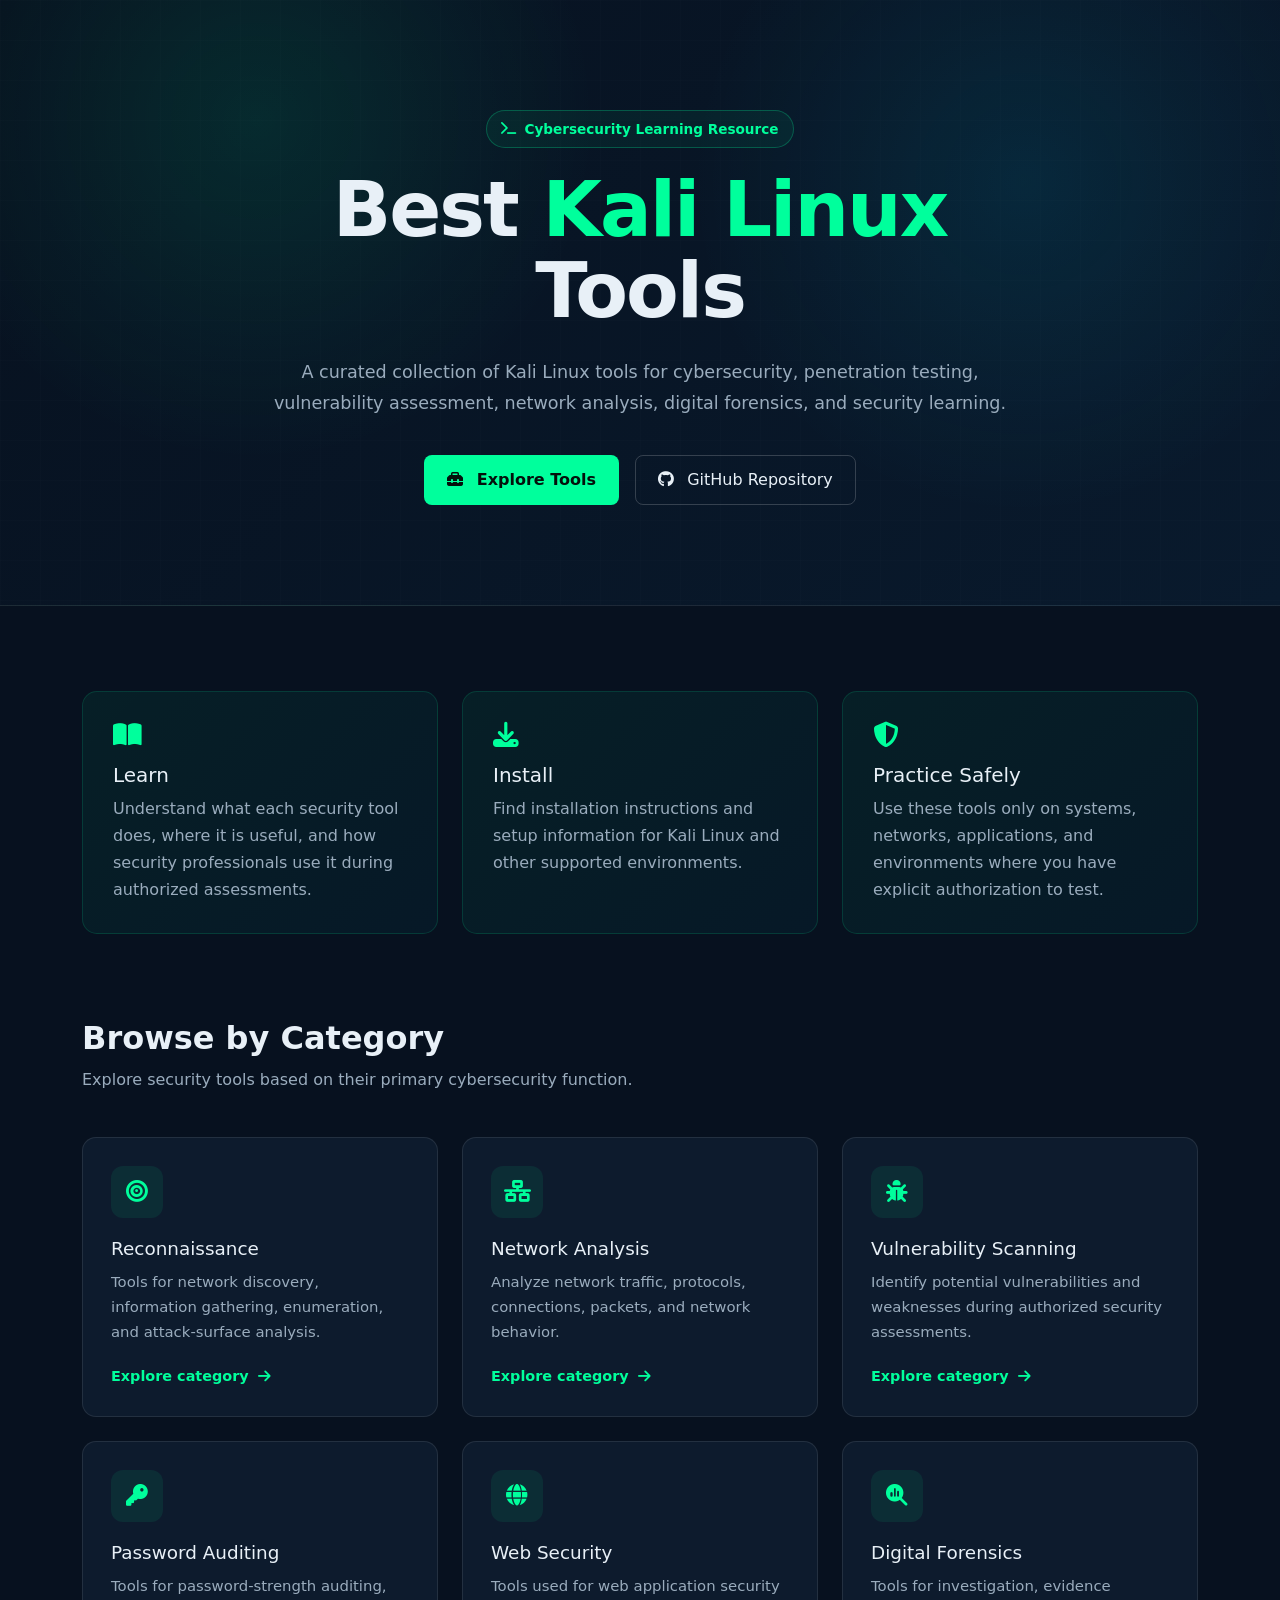
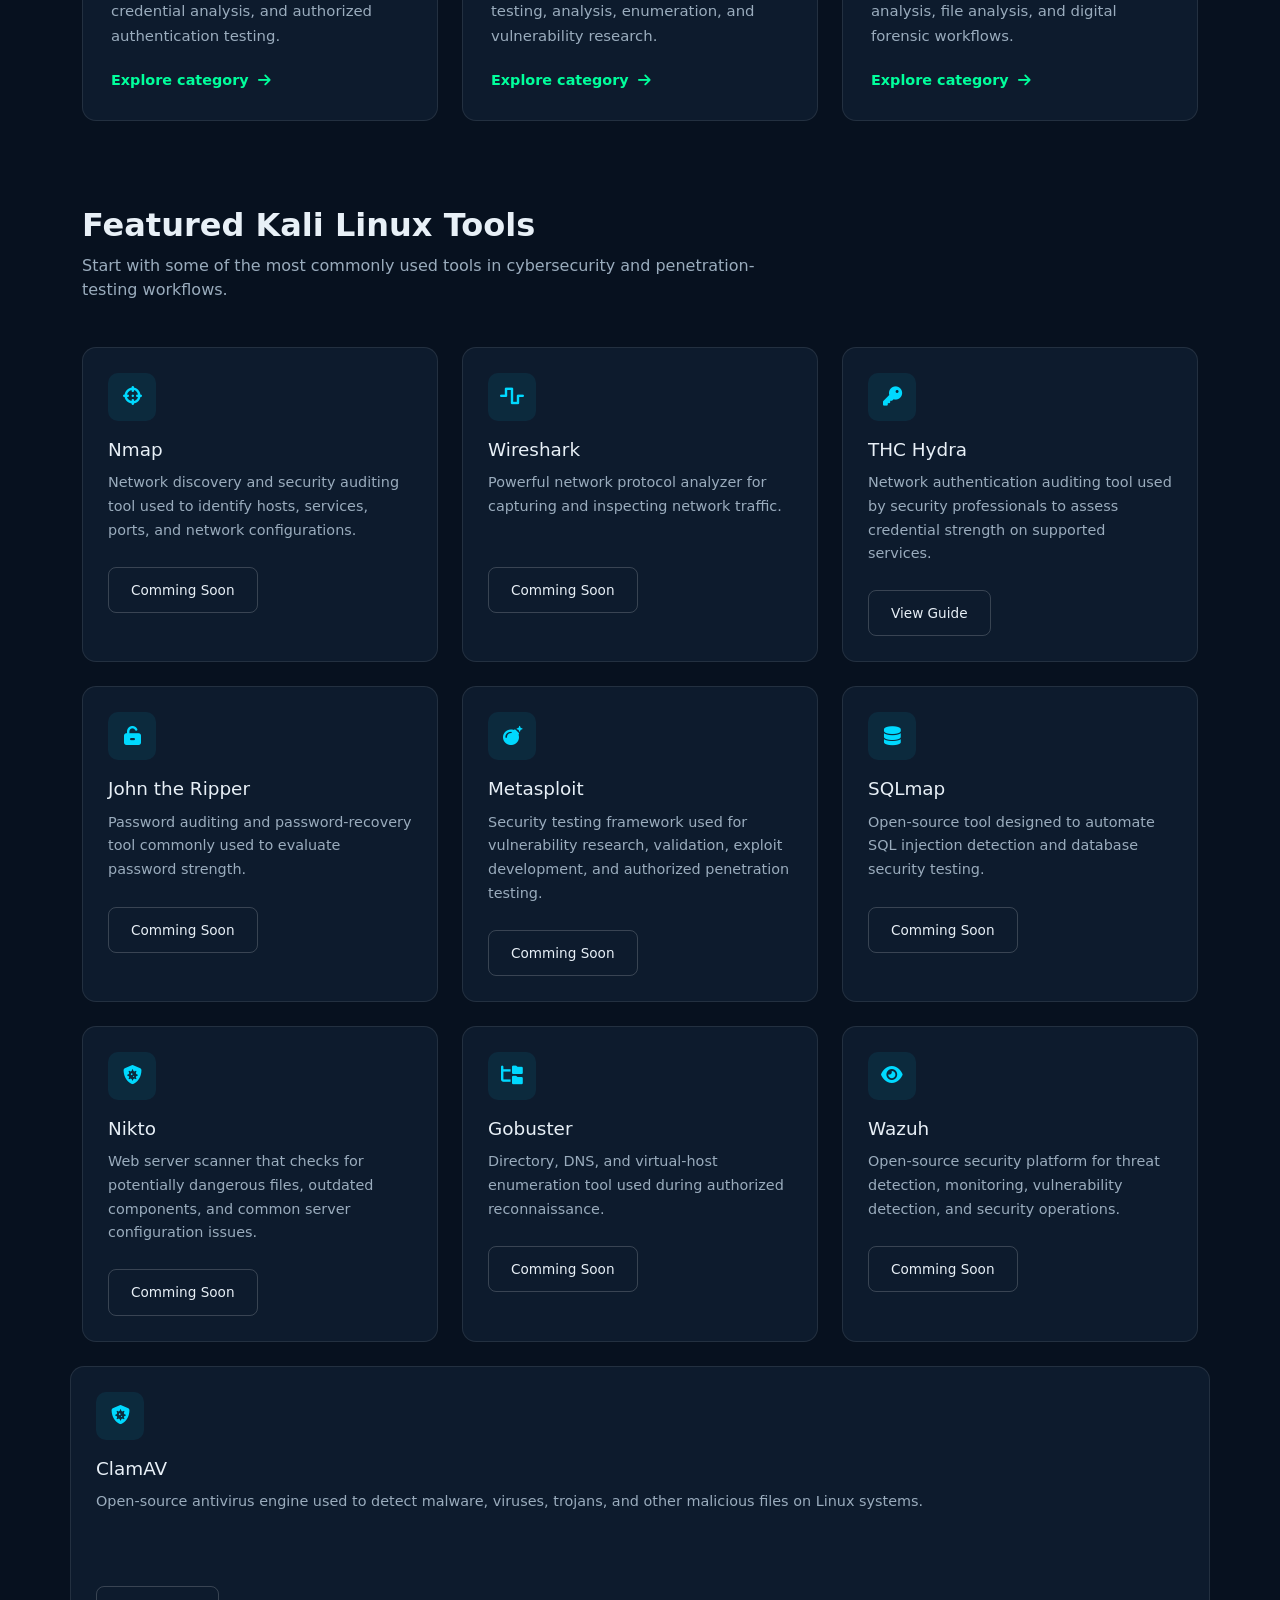
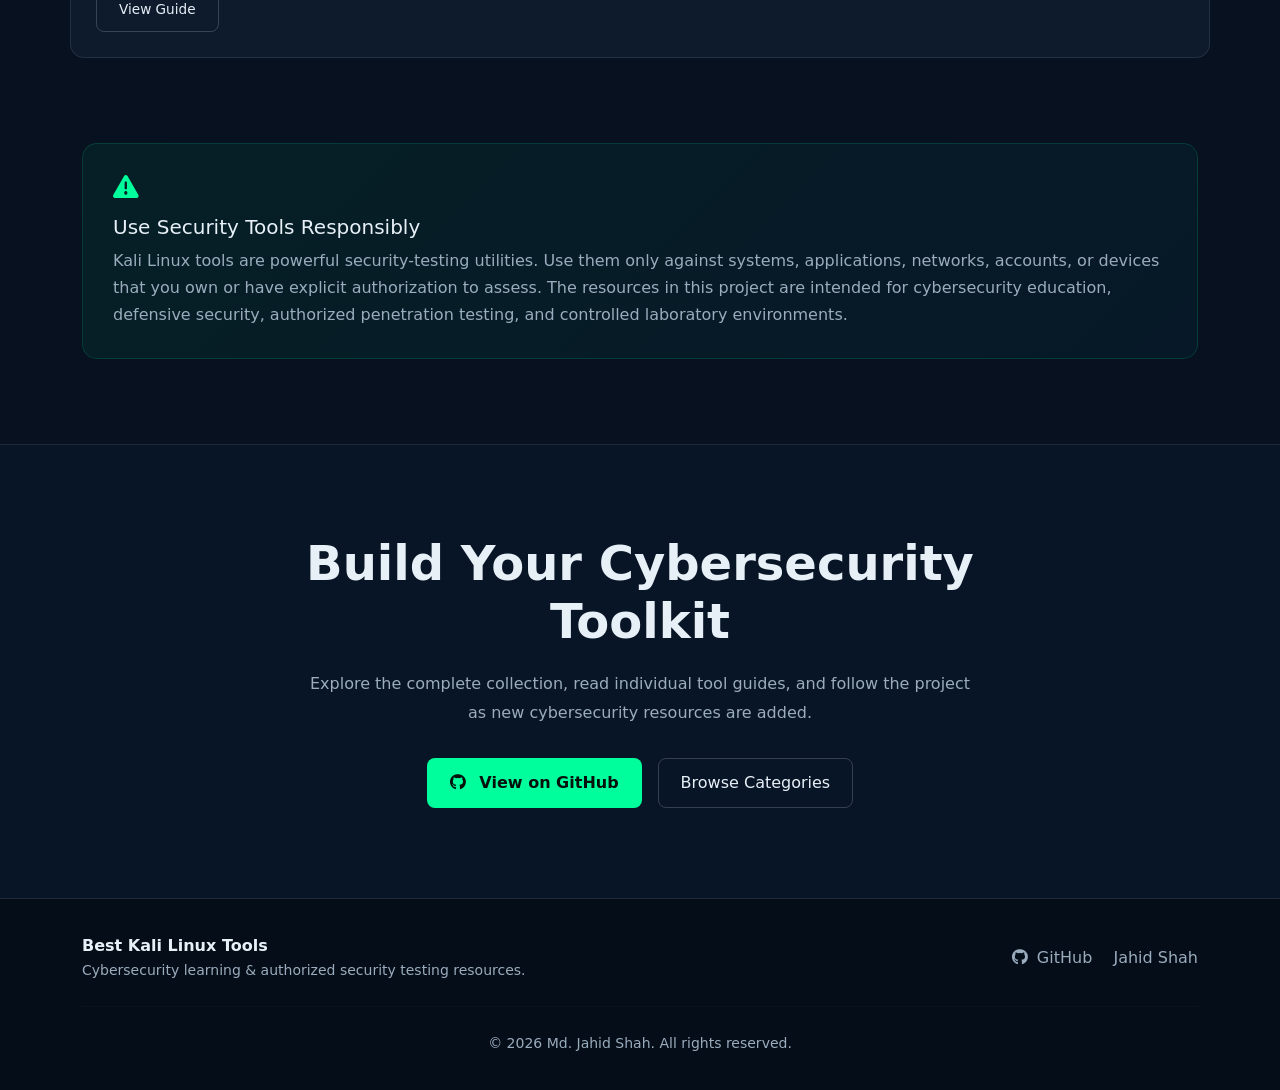
==== index.html @ 34beb8e6 "Add ClamAV tool card to index.html Added ClamAV tool card with description and link." ====
<!DOCTYPE html>
<html lang="en">
<head>
    <meta charset="UTF-8">
    <meta name="viewport" content="width=device-width, initial-scale=1.0">
    <meta name="google-site-verification" content="UTxFHuoUYF8hWnwcz9oTUnR67fvD3Xpyu_o_zoDhXNQ" />
    <title>Best Kali Linux Tools | Cybersecurity Lab</title>

    <meta name="description"
          content="A curated collection of the best Kali Linux tools with installation guides, usage information, features, and cybersecurity learning resources.">

    <meta name="keywords"
          content="Kali Linux tools, cybersecurity tools, penetration testing, ethical hacking, Nmap, Wireshark, Hydra, Metasploit, John the Ripper">

    <meta name="author" content="Md. Jahid Shah">

    <!-- Bootstrap -->
    <link
        href="https://cdn.jsdelivr.net/npm/bootstrap@5.3.3/dist/css/bootstrap.min.css"
        rel="stylesheet"
    >

    <!-- Font Awesome -->
    <link
        href="https://cdnjs.cloudflare.com/ajax/libs/font-awesome/6.5.2/css/all.min.css"
        rel="stylesheet"
    >

    <!-- Project stylesheet -->
    <link rel="stylesheet" href="style.css">
    <script type="application/ld+json">
    	{
    	  "@context": "https://schema.org",
    	  "@graph": [
    
    		{
    		  "@type": "WebSite",
    		  "@id": "https://labs.jahidshah.com/#website",
    		  "url": "https://labs.jahidshah.com/",
    		  "name": "Jahid Shah Labs",
    		  "description": "Interactive demos, WordPress themes, plugins, and open-source security utilities created by Jahid Shah.",
    		  "publisher": {
    			"@id": "https://jahidshah.com/#person"
    		  }
    		},
    
    		{
    		  "@type": "Person",
    		  "@id": "https://jahidshah.com/#person",
    		  "name": "Jahid Shah",
    		  "url": "https://jahidshah.com/",
    		  "image": "https://labs.jahidshah.com/Images/Md_Jahid_Shah.png",
    		  "jobTitle": "WordPress Developer & Security Specialist",
    		  "worksFor": {
    			"@type": "Organization",
    			"name": "JS Security & Development",
    			"url": "https://jahidshah.com/"
    		  },
    		  "sameAs": [
    			"https://profiles.wordpress.org/jahidshah/",
    			"https://github.com/MdJahidShah",
    			"https://www.linkedin.com/in/jahidshah/",
    			"https://x.com/JahidShahwp",
    			"https://www.facebook.com/jahidwpsec/",
    			"https://www.instagram.com/jahidshahwp/",
    			"https://www.youtube.com/@JahidShahWP",
    			"https://www.pinterest.com/jahidshahwp/",
    			"https://businessbridgehub.com/"
    		  ]
    		},
    
    		{
    		  "@type": "CollectionPage",
    		  "@id": "https://labs.jahidshah.com/Best-Kali-Linux-Tools/#webpage",
    		  "url": "https://labs.jahidshah.com/Best-Kali-Linux-Tools/",
    		  "name": "Best Kali Linux Tools",
    		  "headline": "Best Kali Linux Tools",
    		  "description": "A curated collection of Kali Linux tools for cybersecurity, penetration testing, vulnerability assessment, network analysis, digital forensics, and security learning.",
          "datePublished": "2026-09-05",
          "dateModified": "2026-09-05",
          "isPartOf": {
    			"@id": "https://labs.jahidshah.com/#website"
    		  },
    		  "about": [
    			{
    			  "@type": "Thing",
    			  "name": "Kali Linux"
    			},
    			{
    			  "@type": "Thing",
    			  "name": "Cybersecurity"
    			},
    			{
    			  "@type": "Thing",
    			  "name": "Penetration Testing"
    			},
    			{
    			  "@type": "Thing",
    			  "name": "Ethical Hacking"
    			}
    		  ],
    		  "publisher": {
    			"@id": "https://jahidshah.com/#person"
    		  },
    		  "author": {
    			"@id": "https://jahidshah.com/#person"
    		  },
    		  "image": {
    			"@type": "ImageObject",
    			"@id": "https://labs.jahidshah.com/Best-Kali-Linux-Tools/#image",
    			"url": "https://labs.jahidshah.com/Images/Md_Jahid_Shah.png",
    			"contentUrl": "https://labs.jahidshah.com/Images/Md_Jahid_Shah.png",
    			"caption": "Jahid Shah"
    		  },
    		  "mainEntity": {
    			"@id": "https://labs.jahidshah.com/Best-Kali-Linux-Tools/#tool-list"
    		  }
    		},
    
    		{
    		  "@type": "ItemList",
    		  "@id": "https://labs.jahidshah.com/Best-Kali-Linux-Tools/#tool-list",
    		  "name": "Best Kali Linux Tools",
    		  "description": "Featured Kali Linux and cybersecurity tools documented in the collection.",
    		  "numberOfItems": 1,
    		  "itemListOrder": "https://schema.org/ItemListOrderAscending",
    		  "itemListElement": [
    
    			{
    			  "@type": "ListItem",
    			  "position": 1,
    			  "name": "THC Hydra",
    			  "url": "https://github.com/MdJahidShah/Best-Kali-Linux-tools/blob/main/thc-hydra-installation-guide.md#thc-hydra--complete-installation--usage-guide"
    			}
    
    		  ]
    		},
    
    		{
    		  "@type": "BreadcrumbList",
    		  "@id": "https://labs.jahidshah.com/Best-Kali-Linux-Tools/#breadcrumb",
    		  "itemListElement": [
    			{
    			  "@type": "ListItem",
    			  "position": 1,
    			  "name": "Jahid Shah Labs",
    			  "item": "https://labs.jahidshah.com/"
    			},
    			{
    			  "@type": "ListItem",
    			  "position": 2,
    			  "name": "Best Kali Linux Tools",
    			  "item": "https://labs.jahidshah.com/Best-Kali-Linux-Tools/"
    			}
    		  ]
    		}
    
    	  ]
    	}
    	</script>
    </head>

<body>

<!-- NAVBAR -->
<div id="navbar"></div>

<!-- HERO -->
<header class="hero">
    <div class="hero-grid"></div>

    <div class="container hero-content text-center">

        <div class="badge-lab">
            <i class="fa-solid fa-terminal"></i>
            Cybersecurity Learning Resource
        </div>

        <h1>
            Best <span>Kali Linux</span><br>
            Tools
        </h1>

        <p class="hero-text">
            A curated collection of Kali Linux tools for cybersecurity,
            penetration testing, vulnerability assessment, network analysis,
            digital forensics, and security learning.
        </p>

        <div class="d-flex justify-content-center flex-wrap gap-3">

            <a
                href="#tools"
                class="btn btn-primary-custom"
            >
                <i class="fa-solid fa-toolbox me-2"></i>
                Explore Tools
            </a>

            <a
                href="https://github.com/MdJahidShah/Best-Kali-Linux-tools"
                target="_blank"
                rel="noopener noreferrer"
                class="btn btn-outline-custom"
            >
                <i class="fa-brands fa-github me-2"></i>
                GitHub Repository
            </a>

        </div>

    </div>
</header>


<!-- ABOUT -->
<section class="section">

    <div class="container">

        <div class="row g-4">

            <div class="col-lg-4">
                <div class="info-box h-100">

                    <i class="fa-solid fa-book-open"></i>

                    <h3>Learn</h3>

                    <p>
                        Understand what each security tool does,
                        where it is useful, and how security professionals
                        use it during authorized assessments.
                    </p>

                </div>
            </div>

            <div class="col-lg-4">
                <div class="info-box h-100">

                    <i class="fa-solid fa-download"></i>

                    <h3>Install</h3>

                    <p>
                        Find installation instructions and setup
                        information for Kali Linux and other supported
                        environments.
                    </p>

                </div>
            </div>

            <div class="col-lg-4">
                <div class="info-box h-100">

                    <i class="fa-solid fa-shield-halved"></i>

                    <h3>Practice Safely</h3>

                    <p>
                        Use these tools only on systems, networks,
                        applications, and environments where you have
                        explicit authorization to test.
                    </p>

                </div>
            </div>

        </div>

    </div>

</section>


<!-- CATEGORIES -->
<section class="section pt-0" id="categories">

    <div class="container">

        <h2 class="section-title">
            Browse by Category
        </h2>

        <p class="section-subtitle">
            Explore security tools based on their primary cybersecurity
            function.
        </p>

        <div class="row g-4">

            <!-- Reconnaissance -->
            <div class="col-md-6 col-lg-4">

                <div class="category-card">

                    <div class="category-icon">
                        <i class="fa-solid fa-bullseye"></i>
                    </div>

                    <h3>Reconnaissance</h3>

                    <p>
                        Tools for network discovery, information gathering,
                        enumeration, and attack-surface analysis.
                    </p>

                    <a
                        href="#"
                        class="category-link"
                    >
                        Explore category
                        <i class="fa-solid fa-arrow-right ms-1"></i>
                    </a>

                </div>

            </div>


            <!-- Network -->
            <div class="col-md-6 col-lg-4">

                <div class="category-card">

                    <div class="category-icon">
                        <i class="fa-solid fa-network-wired"></i>
                    </div>

                    <h3>Network Analysis</h3>

                    <p>
                        Analyze network traffic, protocols, connections,
                        packets, and network behavior.
                    </p>

                    <a
                        href="#"
                        class="category-link"
                    >
                        Explore category
                        <i class="fa-solid fa-arrow-right ms-1"></i>
                    </a>

                </div>

            </div>


            <!-- Vulnerability -->
            <div class="col-md-6 col-lg-4">

                <div class="category-card">

                    <div class="category-icon">
                        <i class="fa-solid fa-bug"></i>
                    </div>

                    <h3>Vulnerability Scanning</h3>

                    <p>
                        Identify potential vulnerabilities and weaknesses
                        during authorized security assessments.
                    </p>

                    <a
                        href="#"
                        class="category-link"
                    >
                        Explore category
                        <i class="fa-solid fa-arrow-right ms-1"></i>
                    </a>

                </div>

            </div>


            <!-- Password -->
            <div class="col-md-6 col-lg-4">

                <div class="category-card">

                    <div class="category-icon">
                        <i class="fa-solid fa-key"></i>
                    </div>

                    <h3>Password Auditing</h3>

                    <p>
                        Tools for password-strength auditing, credential
                        analysis, and authorized authentication testing.
                    </p>

                    <a
                        href="#"
                        class="category-link"
                    >
                        Explore category
                        <i class="fa-solid fa-arrow-right ms-1"></i>
                    </a>

                </div>

            </div>


            <!-- Web -->
            <div class="col-md-6 col-lg-4">

                <div class="category-card">

                    <div class="category-icon">
                        <i class="fa-solid fa-globe"></i>
                    </div>

                    <h3>Web Security</h3>

                    <p>
                        Tools used for web application security testing,
                        analysis, enumeration, and vulnerability research.
                    </p>

                    <a
                        href="#"
                        class="category-link"
                    >
                        Explore category
                        <i class="fa-solid fa-arrow-right ms-1"></i>
                    </a>

                </div>

            </div>


            <!-- Forensics -->
            <div class="col-md-6 col-lg-4">

                <div class="category-card">

                    <div class="category-icon">
                        <i class="fa-solid fa-magnifying-glass-chart"></i>
                    </div>

                    <h3>Digital Forensics</h3>

                    <p>
                        Tools for investigation, evidence analysis,
                        file analysis, and digital forensic workflows.
                    </p>

                    <a
                        href="#"
                        class="category-link"
                    >
                        Explore category
                        <i class="fa-solid fa-arrow-right ms-1"></i>
                    </a>

                </div>

            </div>

        </div>

    </div>

</section>


<!-- FEATURED TOOLS -->
<section class="section pt-0" id="tools">

    <div class="container">

        <h2 class="section-title">
            Featured Kali Linux Tools
        </h2>

        <p class="section-subtitle">
            Start with some of the most commonly used tools in
            cybersecurity and penetration-testing workflows.
        </p>


        <div class="row g-4">

            <!-- NMAP -->
            <div class="col-md-6 col-lg-4">

                <div class="tool-card">

                    <div class="tool-icon">
                        <i class="fa-solid fa-crosshairs"></i>
                    </div>

                    <h3>Nmap</h3>

                    <p>
                        Network discovery and security auditing tool
                        used to identify hosts, services, ports, and
                        network configurations.
                    </p>

                    <a
                        href="#"
                        class="btn btn-outline-custom"
                    >
                        Comming Soon
                    </a>

                </div>

            </div>


            <!-- WIRESHARK -->
            <div class="col-md-6 col-lg-4">

                <div class="tool-card">

                    <div class="tool-icon">
                        <i class="fa-solid fa-wave-square"></i>
                    </div>

                    <h3>Wireshark</h3>

                    <p>
                        Powerful network protocol analyzer for capturing
                        and inspecting network traffic.
                    </p>

                    <a
                        href="#"
                        class="btn btn-outline-custom"
                    >
                        Comming Soon
                    </a>

                </div>

            </div>


            <!-- HYDRA -->
            <div class="col-md-6 col-lg-4">

                <div class="tool-card">

                    <div class="tool-icon">
                        <i class="fa-solid fa-key"></i>
                    </div>

                    <h3>THC Hydra</h3>

                    <p>
                        Network authentication auditing tool used by
                        security professionals to assess credential
                        strength on supported services.
                    </p>

                    <a
                        href="https://github.com/MdJahidShah/Best-Kali-Linux-tools/blob/main/thc-hydra-installation-guide.md#thc-hydra--complete-installation--usage-guide"
                        class="btn btn-outline-custom"
                    >
                        View Guide
                    </a>

                </div>

            </div>


            <!-- JOHN -->
            <div class="col-md-6 col-lg-4">

                <div class="tool-card">

                    <div class="tool-icon">
                        <i class="fa-solid fa-unlock-keyhole"></i>
                    </div>

                    <h3>John the Ripper</h3>

                    <p>
                        Password auditing and password-recovery tool
                        commonly used to evaluate password strength.
                    </p>

                    <a
                        href="#"
                        class="btn btn-outline-custom"
                    >
                       Comming Soon
                    </a>

                </div>

            </div>


            <!-- METASPLOIT -->
            <div class="col-md-6 col-lg-4">

                <div class="tool-card">

                    <div class="tool-icon">
                        <i class="fa-solid fa-bomb"></i>
                    </div>

                    <h3>Metasploit</h3>

                    <p>
                        Security testing framework used for vulnerability
                        research, validation, exploit development,
                        and authorized penetration testing.
                    </p>

                    <a
                        href="#"
                        class="btn btn-outline-custom"
                    >
                        Comming Soon
                    </a>

                </div>

            </div>


            <!-- SQLMAP -->
            <div class="col-md-6 col-lg-4">

                <div class="tool-card">

                    <div class="tool-icon">
                        <i class="fa-solid fa-database"></i>
                    </div>

                    <h3>SQLmap</h3>

                    <p>
                        Open-source tool designed to automate SQL
                        injection detection and database security
                        testing.
                    </p>

                    <a
                        href="#"
                        class="btn btn-outline-custom"
                    >
                        Comming Soon
                    </a>

                </div>

            </div>


            <!-- NIKTO -->
            <div class="col-md-6 col-lg-4">

                <div class="tool-card">

                    <div class="tool-icon">
                        <i class="fa-solid fa-shield-virus"></i>
                    </div>

                    <h3>Nikto</h3>

                    <p>
                        Web server scanner that checks for potentially
                        dangerous files, outdated components, and
                        common server configuration issues.
                    </p>

                    <a
                        href="#"
                        class="btn btn-outline-custom"
                    >
                        Comming Soon
                    </a>

                </div>

            </div>


            <!-- GOBUSTER -->
            <div class="col-md-6 col-lg-4">

                <div class="tool-card">

                    <div class="tool-icon">
                        <i class="fa-solid fa-folder-tree"></i>
                    </div>

                    <h3>Gobuster</h3>

                    <p>
                        Directory, DNS, and virtual-host enumeration
                        tool used during authorized reconnaissance.
                    </p>

                    <a
                        href="#"
                        class="btn btn-outline-custom"
                    >
                        Comming Soon
                    </a>

                </div>

            </div>


            <!-- WAZUH -->
            <div class="col-md-6 col-lg-4">

                <div class="tool-card">

                    <div class="tool-icon">
                        <i class="fa-solid fa-eye"></i>
                    </div>

                    <h3>Wazuh</h3>

                    <p>
                        Open-source security platform for threat
                        detection, monitoring, vulnerability detection,
                        and security operations.
                    </p>

                    <a
                        href="#"
                        class="btn btn-outline-custom"
                    >
                        Comming Soon
                    </a>

                </div>

            </div>
            <!--ClamAV-->
            <div class="tool-card">
            
                <div class="tool-icon">
                    <i class="fa-solid fa-shield-virus"></i>
                </div>
            
                <h3>ClamAV</h3>
            
                <p>
                    Open-source antivirus engine used to detect malware,
                    viruses, trojans, and other malicious files on Linux systems.
                </p>
            
                <a
                    href="https://labs.jahidshah.com/Best-Kali-Linux-tools/clamav-installation-usage-guide.html/" target="_blank"
                    class="btn btn-outline-custom"
                >
                    View Guide
                </a>
            
            </div>
            
            </div>

        </div>

    </div>

</section>


<!-- SAFETY -->
<section class="section pt-0">

    <div class="container">

        <div class="info-box">

            <i class="fa-solid fa-triangle-exclamation"></i>

            <h3>Use Security Tools Responsibly</h3>

            <p>
                Kali Linux tools are powerful security-testing utilities.
                Use them only against systems, applications, networks,
                accounts, or devices that you own or have explicit
                authorization to assess. The resources in this project
                are intended for cybersecurity education, defensive
                security, authorized penetration testing, and controlled
                laboratory environments.
            </p>

        </div>

    </div>

</section>


<!-- CTA -->
<section class="cta">

    <div class="container">

        <div class="cta-box">

            <h2>
                Build Your Cybersecurity Toolkit
            </h2>

            <p>
                Explore the complete collection, read individual tool
                guides, and follow the project as new cybersecurity
                resources are added.
            </p>

            <div class="d-flex justify-content-center flex-wrap gap-3">

                <a
                    href="https://github.com/MdJahidShah/Best-Kali-Linux-tools"
                    target="_blank"
                    rel="noopener noreferrer"
                    class="btn btn-primary-custom"
                >
                    <i class="fa-brands fa-github me-2"></i>
                    View on GitHub
                </a>

                <a
                    href="#categories"
                    class="btn btn-outline-custom"
                >
                    Browse Categories
                </a>

            </div>

        </div>

    </div>

</section>


<!-- FOOTER -->
<footer>

    <div class="container">

        <div class="row align-items-center g-3">

            <div class="col-md-6">

                <div class="footer-brand">
                    Best Kali Linux Tools
                </div>

                <small>
                    Cybersecurity learning & authorized security testing resources.
                </small>

            </div>

            <div class="col-md-6 text-md-end">

                <a
                    href="https://github.com/MdJahidShah/Best-Kali-Linux-tools"
                    target="_blank"
                    rel="noopener noreferrer"
                    class="me-3"
                >
                    <i class="fa-brands fa-github me-1"></i>
                    GitHub
                </a>

                <a
                    href="https://jahidshah.com"
                    target="_blank"
                    rel="noopener noreferrer"
                >
                    Jahid Shah
                </a>

            </div>

        </div>

        <hr class="my-4" style="border-color: rgba(255,255,255,.08);">

        <div class="text-center">

            <small>
                © <span id="year"></span> Md. Jahid Shah.
                All rights reserved.
            </small>

        </div>

    </div>

</footer>


<!-- Bootstrap JS -->
<script
    src="https://cdn.jsdelivr.net/npm/bootstrap@5.3.3/dist/js/bootstrap.bundle.min.js">
</script>


<!-- Dynamic Navbar -->
<script>
    fetch("navbar.html")
        .then(response => {
            if (!response.ok) {
                throw new Error("Navbar could not be loaded.");
            }

            return response.text();
        })
        .then(data => {
            document.getElementById("navbar").innerHTML = data;
        })
        .catch(error => {
            console.error(error);
        });
</script>


<!-- Current Year -->
<script>
    document.getElementById("year").textContent =
        new Date().getFullYear();
</script>

</body>
</html>
---- style.css ----
:root {
            --primary: #00ff9c;
            --secondary: #00d9ff;
            --dark: #07111f;
            --dark-2: #0b1728;
            --card: #0d1b2d;
            --border: rgba(255,255,255,.09);
            --text: #e8f0f7;
            --muted: #9aacbd;
        }

        body {
            background: var(--dark);
            color: var(--text);
            font-family: system-ui, -apple-system, BlinkMacSystemFont,
                         "Segoe UI", sans-serif;
        }

        a {
            text-decoration: none;
        }

        /* HERO */
        .hero {
            position: relative;
            overflow: hidden;
            padding: 110px 20px 100px;
            background:
                radial-gradient(circle at 20% 20%, rgba(0,255,156,.10), transparent 30%),
                radial-gradient(circle at 80% 30%, rgba(0,217,255,.09), transparent 30%),
                linear-gradient(135deg, #07111f, #091a2d);
            border-bottom: 1px solid var(--border);
        }

        .hero-grid {
            position: absolute;
            inset: 0;
            opacity: .12;
            background-image:
                linear-gradient(rgba(255,255,255,.08) 1px, transparent 1px),
                linear-gradient(90deg, rgba(255,255,255,.08) 1px, transparent 1px);
            background-size: 40px 40px;
            pointer-events: none;
        }

        .hero-content {
            position: relative;
            z-index: 2;
        }

        .badge-lab {
            display: inline-flex;
            align-items: center;
            gap: 8px;
            padding: 8px 14px;
            border: 1px solid rgba(0,255,156,.25);
            border-radius: 50px;
            background: rgba(0,255,156,.06);
            color: var(--primary);
            font-size: .85rem;
            font-weight: 600;
            margin-bottom: 22px;
        }

        .hero h1 {
            font-size: clamp(2.5rem, 6vw, 5rem);
            font-weight: 800;
            line-height: 1.05;
            letter-spacing: -2px;
        }

        .hero h1 span {
            color: var(--primary);
        }

        .hero-text {
            max-width: 760px;
            margin: 25px auto 35px;
            color: var(--muted);
            font-size: 1.1rem;
            line-height: 1.8;
        }

        .btn-primary-custom {
            background: var(--primary);
            color: #04110c;
            border: none;
            font-weight: 700;
            padding: 13px 23px;
            border-radius: 8px;
        }

        .btn-primary-custom:hover {
            background: #55ffbd;
            color: #04110c;
        }

        .btn-outline-custom {
            border: 1px solid rgba(255,255,255,.18);
            color: var(--text);
            padding: 12px 22px;
            border-radius: 8px;
        }

        .btn-outline-custom:hover {
            border-color: var(--primary);
            color: var(--primary);
        }

        /* SECTIONS */
        .section {
            padding: 85px 20px;
        }

        .section-title {
            font-size: 2rem;
            font-weight: 750;
            margin-bottom: 10px;
        }

        .section-subtitle {
            color: var(--muted);
            max-width: 700px;
            margin-bottom: 45px;
        }

        /* CATEGORY CARDS */
        .category-card {
            height: 100%;
            padding: 28px;
            background: var(--card);
            border: 1px solid var(--border);
            border-radius: 14px;
            transition: .25s ease;
        }

        .category-card:hover {
            transform: translateY(-5px);
            border-color: rgba(0,255,156,.35);
            box-shadow: 0 15px 45px rgba(0,0,0,.25);
        }

        .category-icon {
            width: 52px;
            height: 52px;
            display: flex;
            align-items: center;
            justify-content: center;
            border-radius: 12px;
            background: rgba(0,255,156,.08);
            color: var(--primary);
            font-size: 1.35rem;
            margin-bottom: 20px;
        }

        .category-card h3 {
            font-size: 1.15rem;
            margin-bottom: 10px;
        }

        .category-card p {
            color: var(--muted);
            font-size: .93rem;
            line-height: 1.7;
            margin-bottom: 18px;
        }

        .category-link {
            color: var(--primary);
            font-size: .9rem;
            font-weight: 650;
        }

        /* TOOL CARDS */
        .tool-card {
            height: 100%;
            background: var(--card);
            border: 1px solid var(--border);
            border-radius: 14px;
            padding: 25px;
            transition: .25s ease;
        }

        .tool-card:hover {
            transform: translateY(-5px);
            border-color: rgba(0,217,255,.35);
        }

        .tool-icon {
            width: 48px;
            height: 48px;
            border-radius: 10px;
            display: flex;
            align-items: center;
            justify-content: center;
            background: rgba(0,217,255,.08);
            color: var(--secondary);
            font-size: 1.2rem;
            margin-bottom: 18px;
        }

        .tool-card h3 {
            font-size: 1.15rem;
            margin-bottom: 10px;
        }

        .tool-card p {
            color: var(--muted);
            font-size: .9rem;
            line-height: 1.65;
            min-height: 72px;
        }

        .tool-card .btn {
            margin-top: 8px;
            font-size: .85rem;
        }

        /* INFO BOX */
        .info-box {
            padding: 30px;
            border-radius: 15px;
            background: linear-gradient(
                135deg,
                rgba(0,255,156,.06),
                rgba(0,217,255,.04)
            );
            border: 1px solid rgba(0,255,156,.14);
        }

        .info-box i {
            color: var(--primary);
            font-size: 1.6rem;
            margin-bottom: 15px;
        }

        .info-box h3 {
            font-size: 1.25rem;
        }

        .info-box p {
            color: var(--muted);
            line-height: 1.7;
            margin-bottom: 0;
        }

        /* CTA */
        .cta {
            padding: 90px 20px;
            background: #081526;
            border-top: 1px solid var(--border);
            border-bottom: 1px solid var(--border);
        }

        .cta-box {
            max-width: 850px;
            margin: auto;
            text-align: center;
        }

        .cta h2 {
            font-size: clamp(2rem, 4vw, 3rem);
            font-weight: 800;
        }

        .cta p {
            color: var(--muted);
            line-height: 1.8;
            margin: 20px auto 30px;
            max-width: 680px;
        }

        /* FOOTER */
        footer {
            padding: 35px 20px;
            background: #050d18;
            color: var(--muted);
        }

        footer a {
            color: var(--muted);
        }

        footer a:hover {
            color: var(--primary);
        }

        .footer-brand {
            color: var(--text);
            font-weight: 700;
        }

        /* RESPONSIVE */
        @media (max-width: 767px) {

            .hero {
                padding: 80px 20px;
            }

            .section {
                padding: 65px 20px;
            }

            .hero h1 {
                letter-spacing: -1px;
            }

            .hero-text {
                font-size: 1rem;
            }

            .tool-card p {
                min-height: auto;
            }
        }
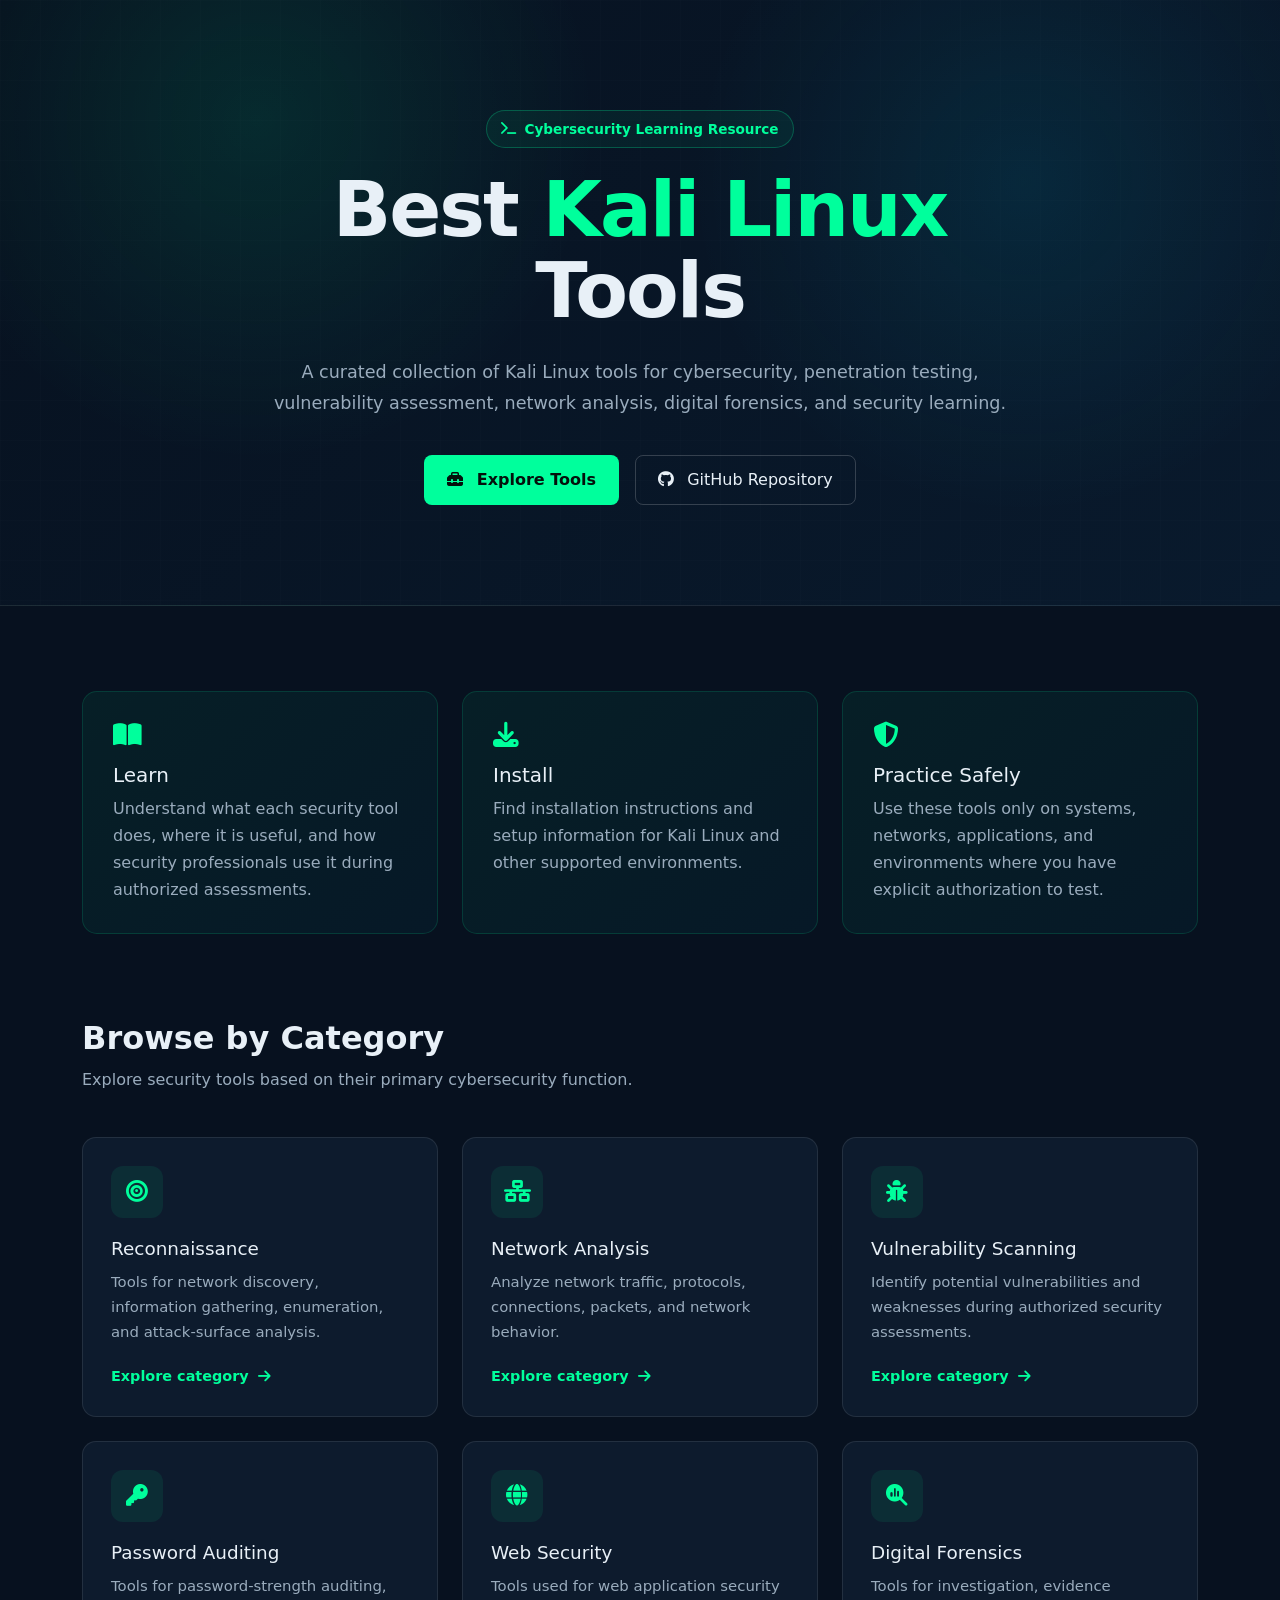
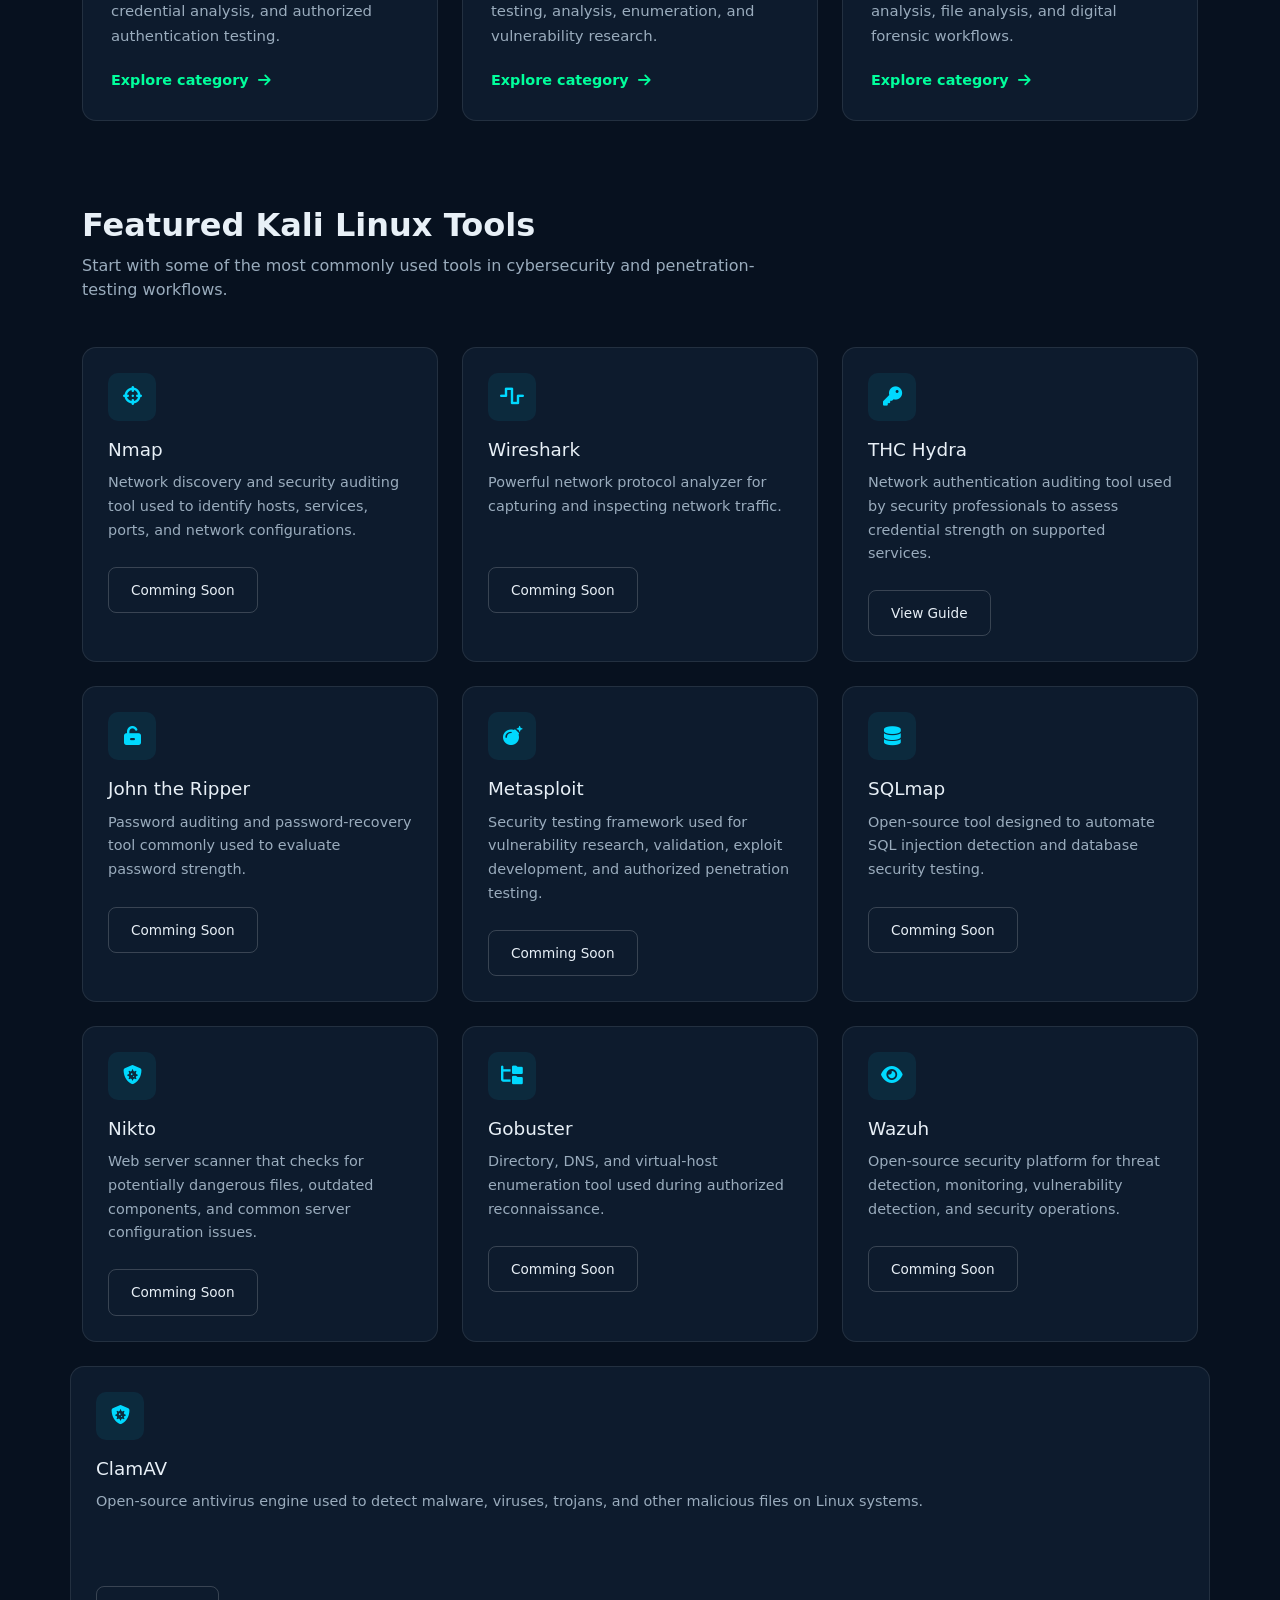
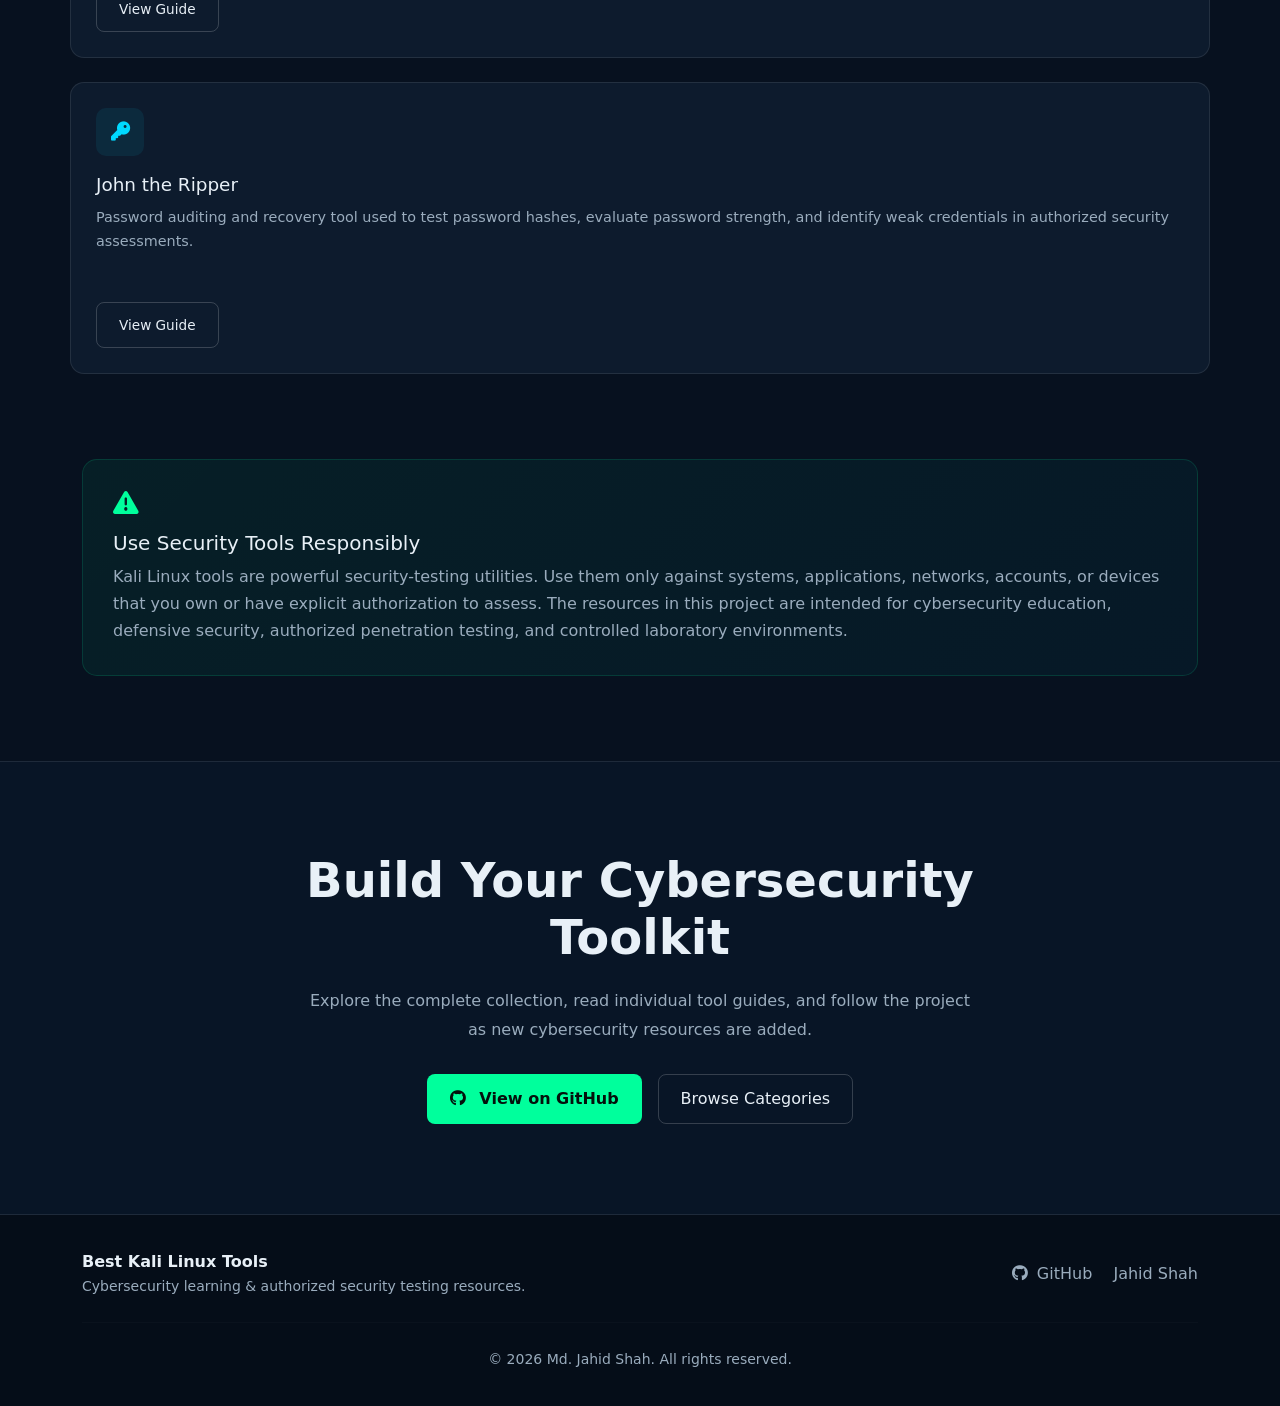
==== commit d99a4b82: "Add John the Ripper tool card to index.html Added a new tool card for John the Ripper with details." ====
--- a/index.html
+++ b/index.html
@@ -564,7 +564,7 @@
 
                     <a
                         href="https://github.com/MdJahidShah/Best-Kali-Linux-tools/blob/main/thc-hydra-installation-guide.md#thc-hydra--complete-installation--usage-guide"
-                        class="btn btn-outline-custom"
+                        class="btn btn-outline-custom" target="_blank"
                     >
                         View Guide
                     </a>
@@ -759,13 +759,37 @@
                 </p>
             
                 <a
-                    href="https://labs.jahidshah.com/Best-Kali-Linux-tools/clamav-installation-usage-guide.html/" target="_blank"
+                    href="https://labs.jahidshah.com/Best-Kali-Linux-tools/clamav-installation-usage-guide.html" target="_blank"
                     class="btn btn-outline-custom"
                 >
                     View Guide
                 </a>
             
             </div>
+            <!-- John the Ripper -->
+
+                <div class="tool-card">  
+                    <div class="tool-icon">
+                        <i class="fa-solid fa-key"></i>
+                    </div>
+                
+                    <h3>John the Ripper</h3>
+                    
+                    <p>
+                        Password auditing and recovery tool used to test password hashes,
+                        evaluate password strength, and identify weak credentials in
+                        authorized security assessments.
+                    </p>
+                    
+                    <a
+                        href="https://labs.jahidshah.com/Best-Kali-Linux-tools/john-the-ripper.html"
+                        target="_blank"
+                        class="btn btn-outline-custom"
+                    >
+                        View Guide
+                    </a>
+                </div>
+                <!-- End John the Ripper -->
             
             </div>
 
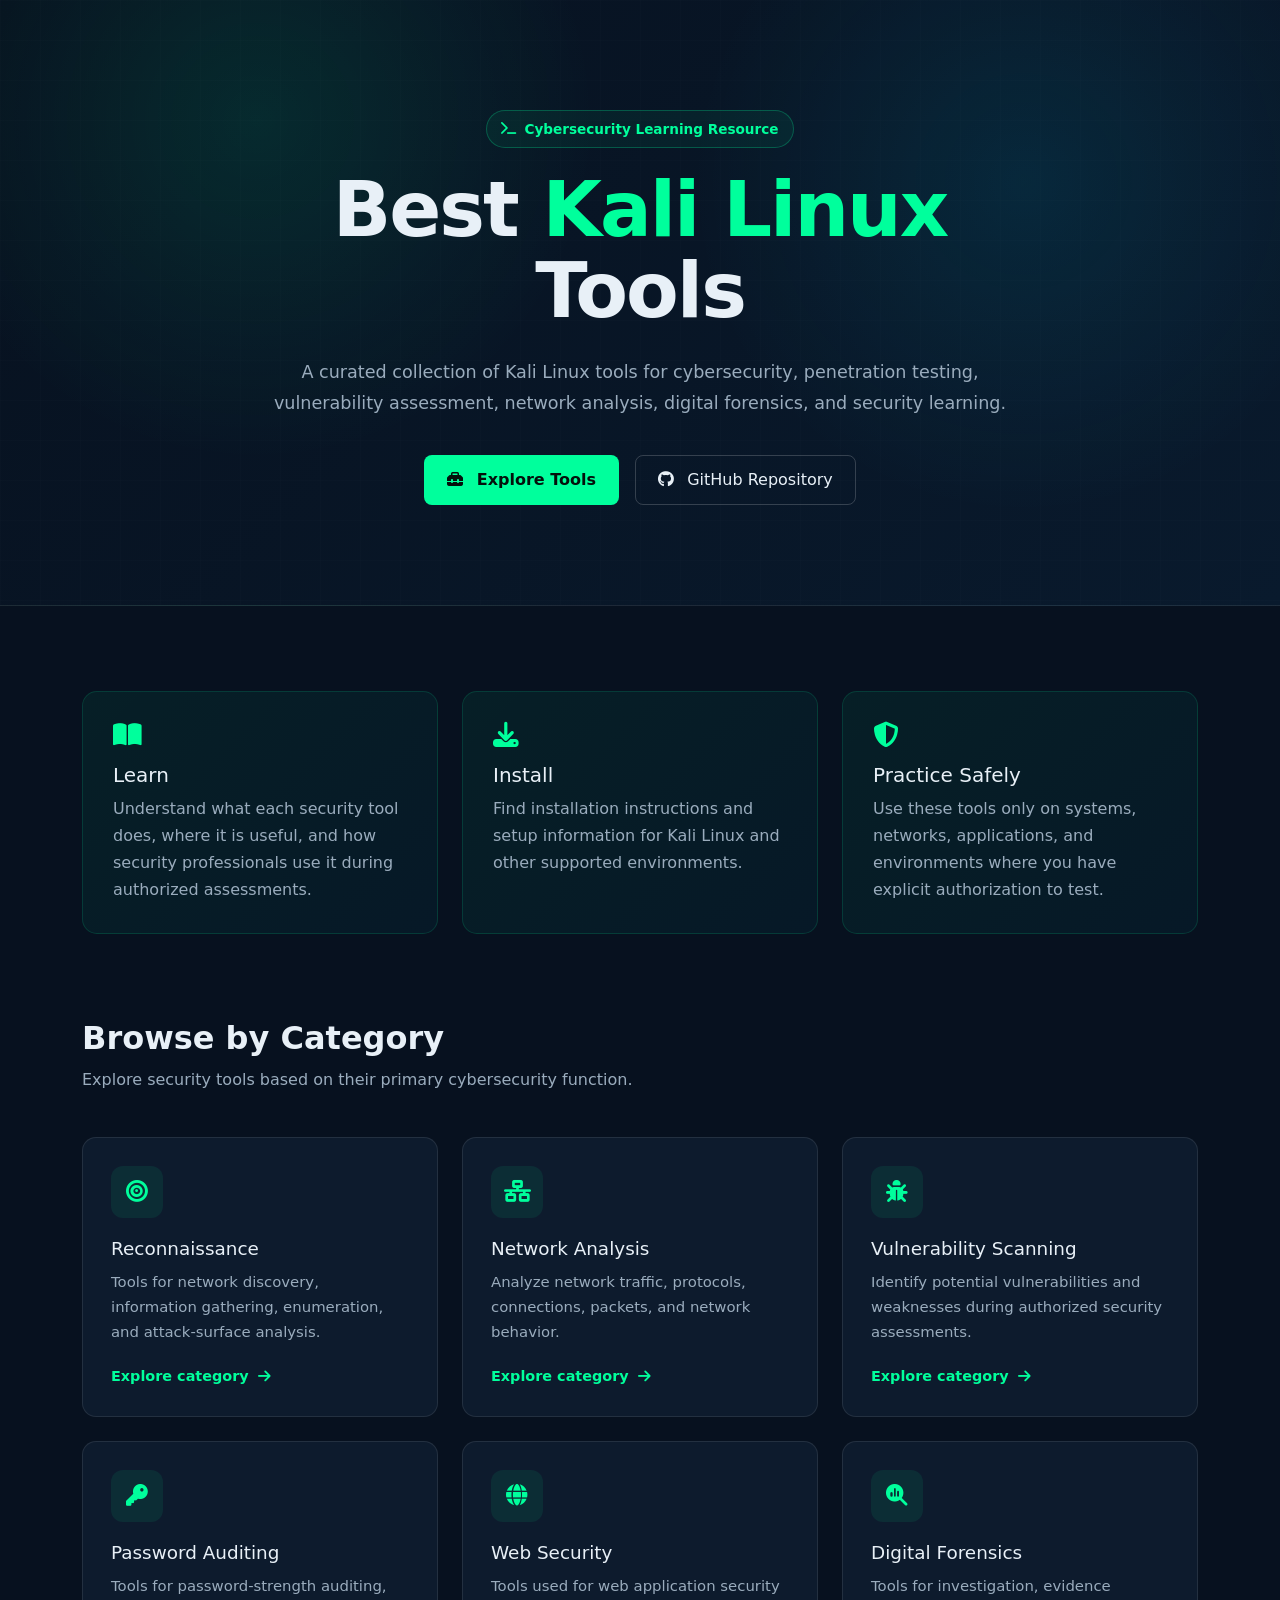
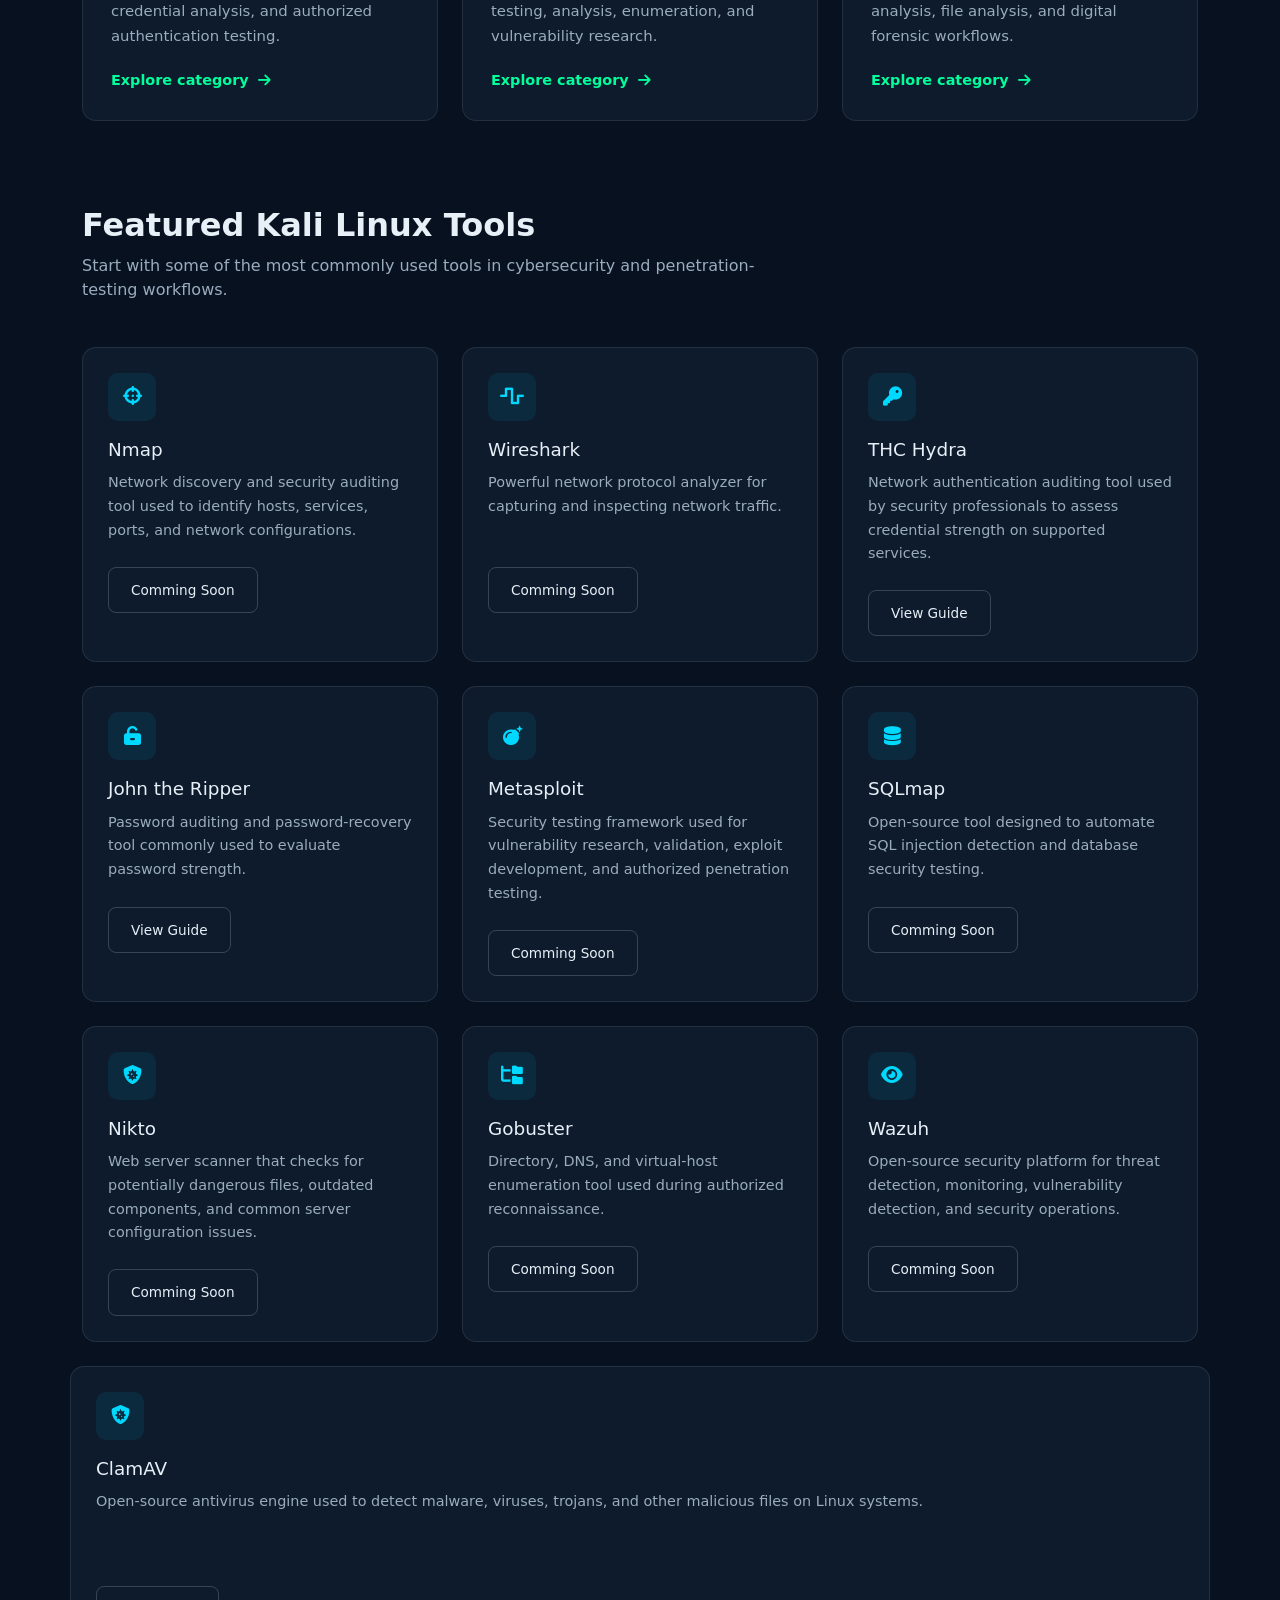
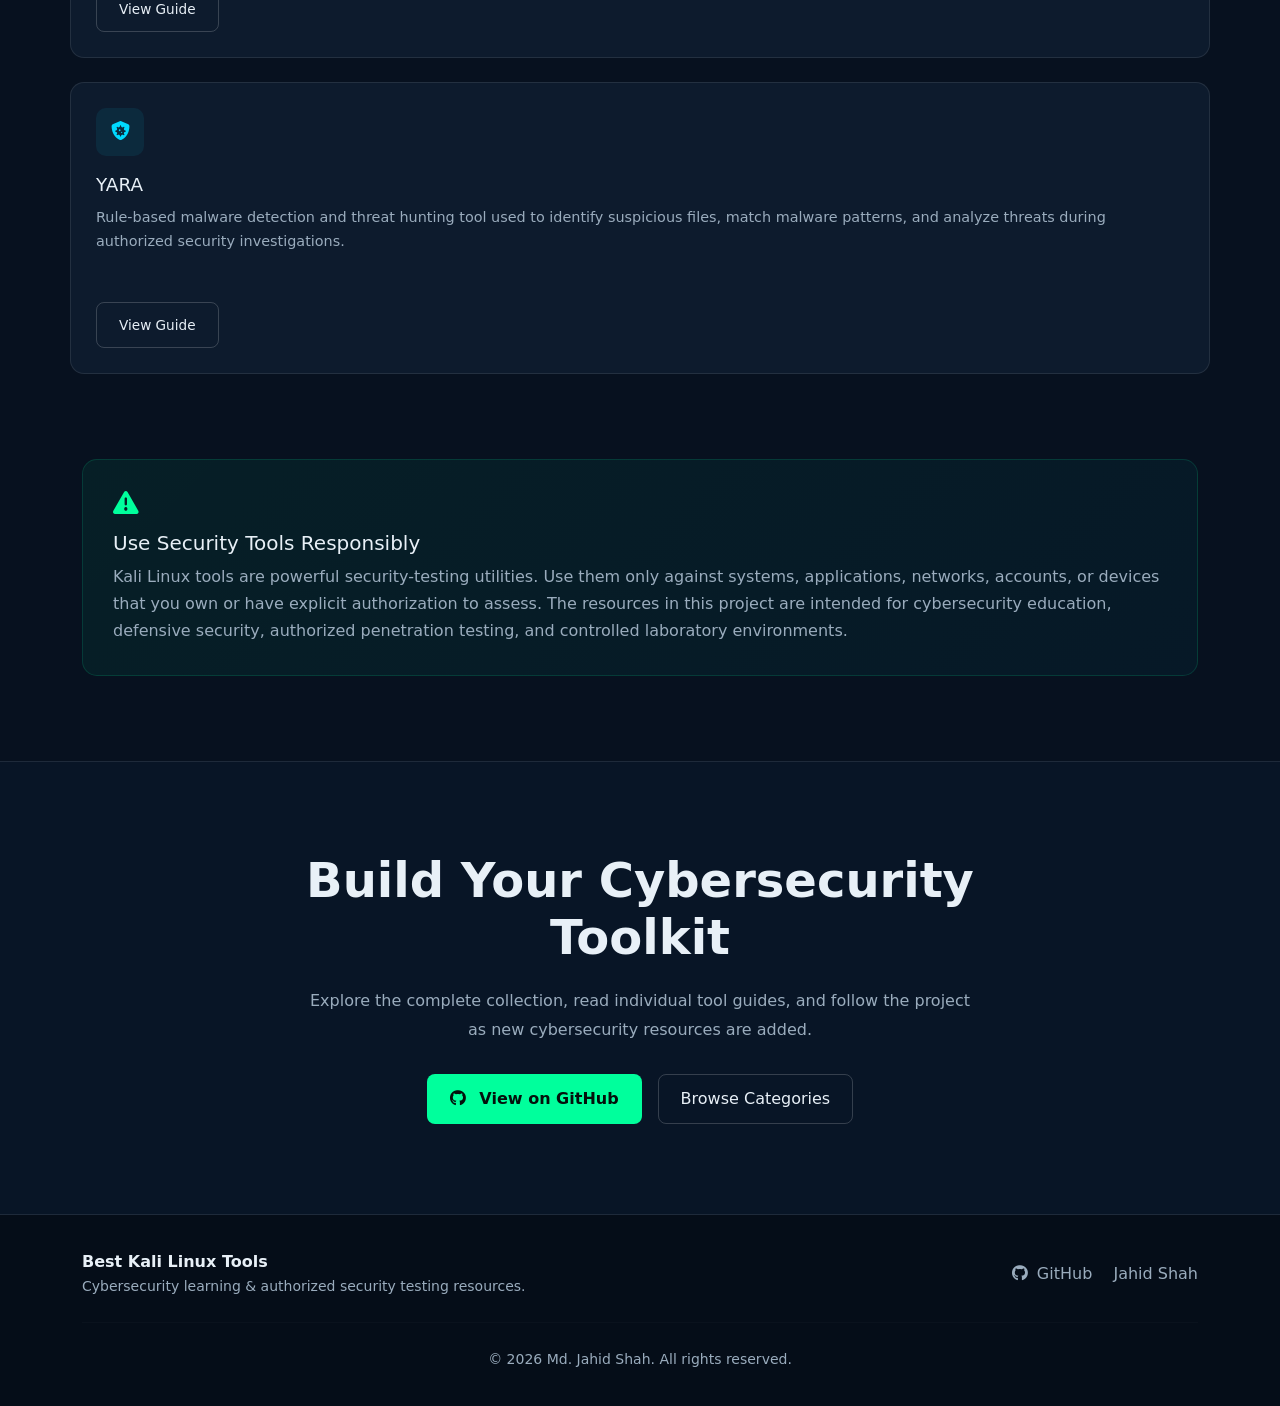
==== commit 11f7856f: "Replace John the Ripper with YARA tool details Updated the tool card for YARA, replacing John the Ri" ====
--- a/index.html
+++ b/index.html
@@ -591,10 +591,10 @@
                     </p>
 
                     <a
-                        href="#"
+                        href="https://labs.jahidshah.com/Best-Kali-Linux-tools/john-the-ripper.html"
                         class="btn btn-outline-custom"
                     >
-                       Comming Soon
+                       View Guide
                     </a>
 
                 </div>
@@ -766,31 +766,31 @@
                 </a>
             
             </div>
-            <!-- John the Ripper -->
+            <!-- Yara -->
 
                 <div class="tool-card">  
+                    
                     <div class="tool-icon">
-                        <i class="fa-solid fa-key"></i>
-                    </div>
-                
-                    <h3>John the Ripper</h3>
+                        <i class="fa-solid fa-shield-virus"></i>
+                    </div>
                     
-                    <p>
-                        Password auditing and recovery tool used to test password hashes,
-                        evaluate password strength, and identify weak credentials in
-                        authorized security assessments.
-                    </p>
+                    <h3>YARA</h3>
                     
-                    <a
-                        href="https://labs.jahidshah.com/Best-Kali-Linux-tools/john-the-ripper.html"
+                    <p>
+                        Rule-based malware detection and threat hunting tool used to identify
+                        suspicious files, match malware patterns, and analyze threats during
+                        authorized security investigations.
+                    </p>
+                    
+                    <a
+                        href="https://labs.jahidshah.com/Best-Kali-Linux-tools/yara.html"
                         target="_blank"
                         class="btn btn-outline-custom"
                     >
                         View Guide
                     </a>
                 </div>
-                <!-- End John the Ripper -->
-            
+                <!-- End Yara-->            
             </div>
 
         </div>
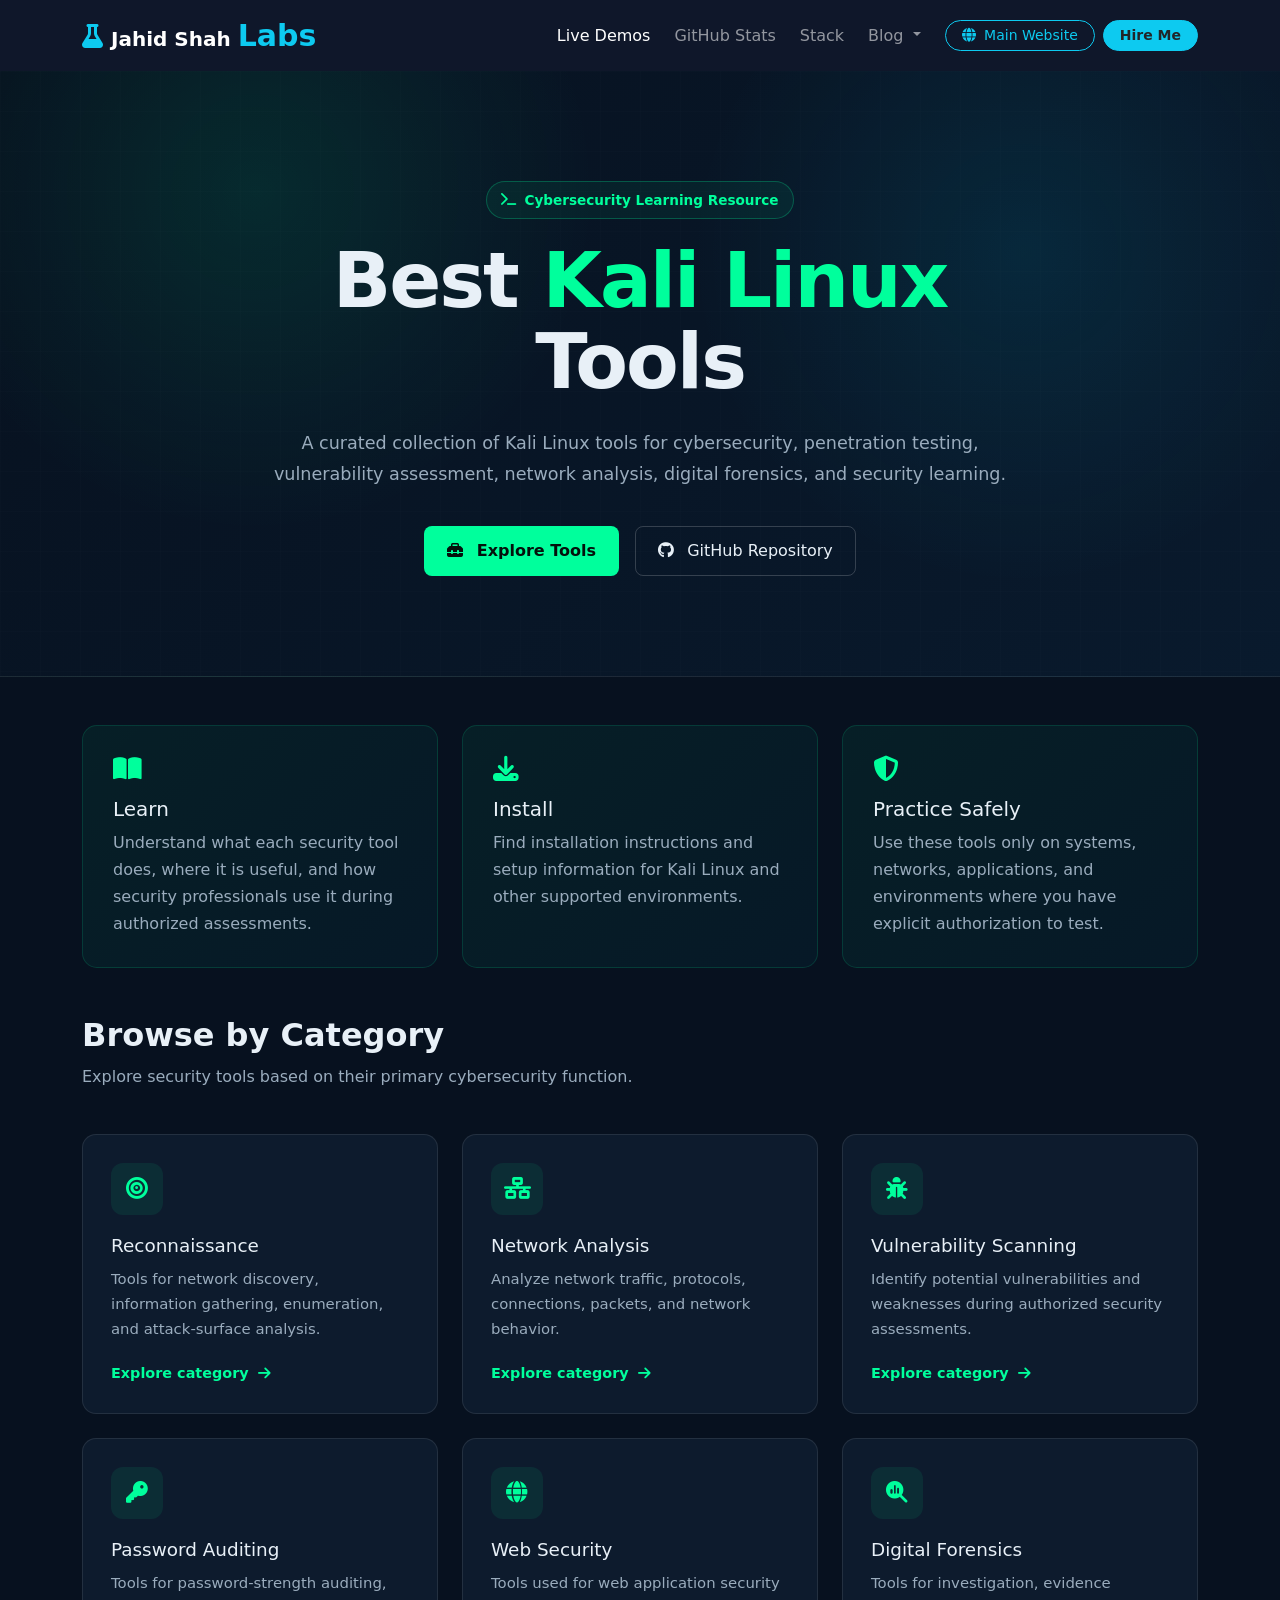
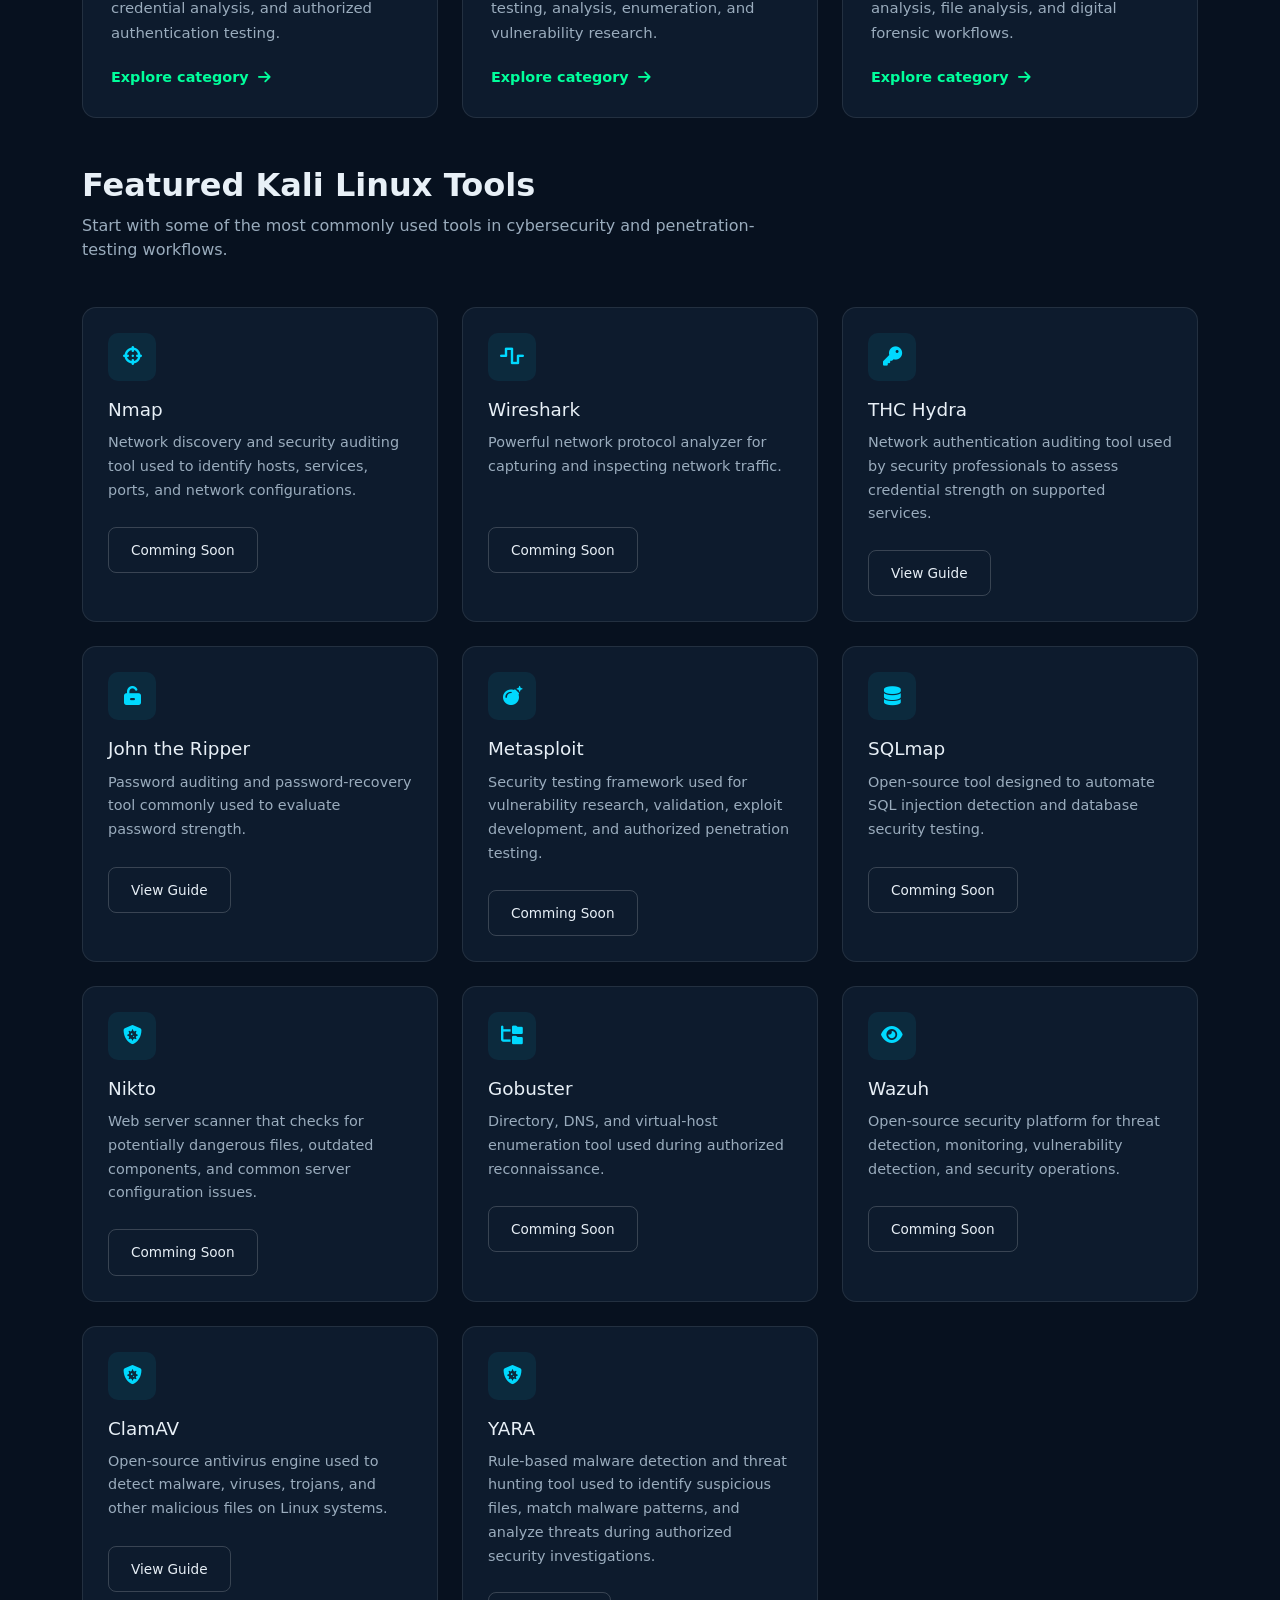
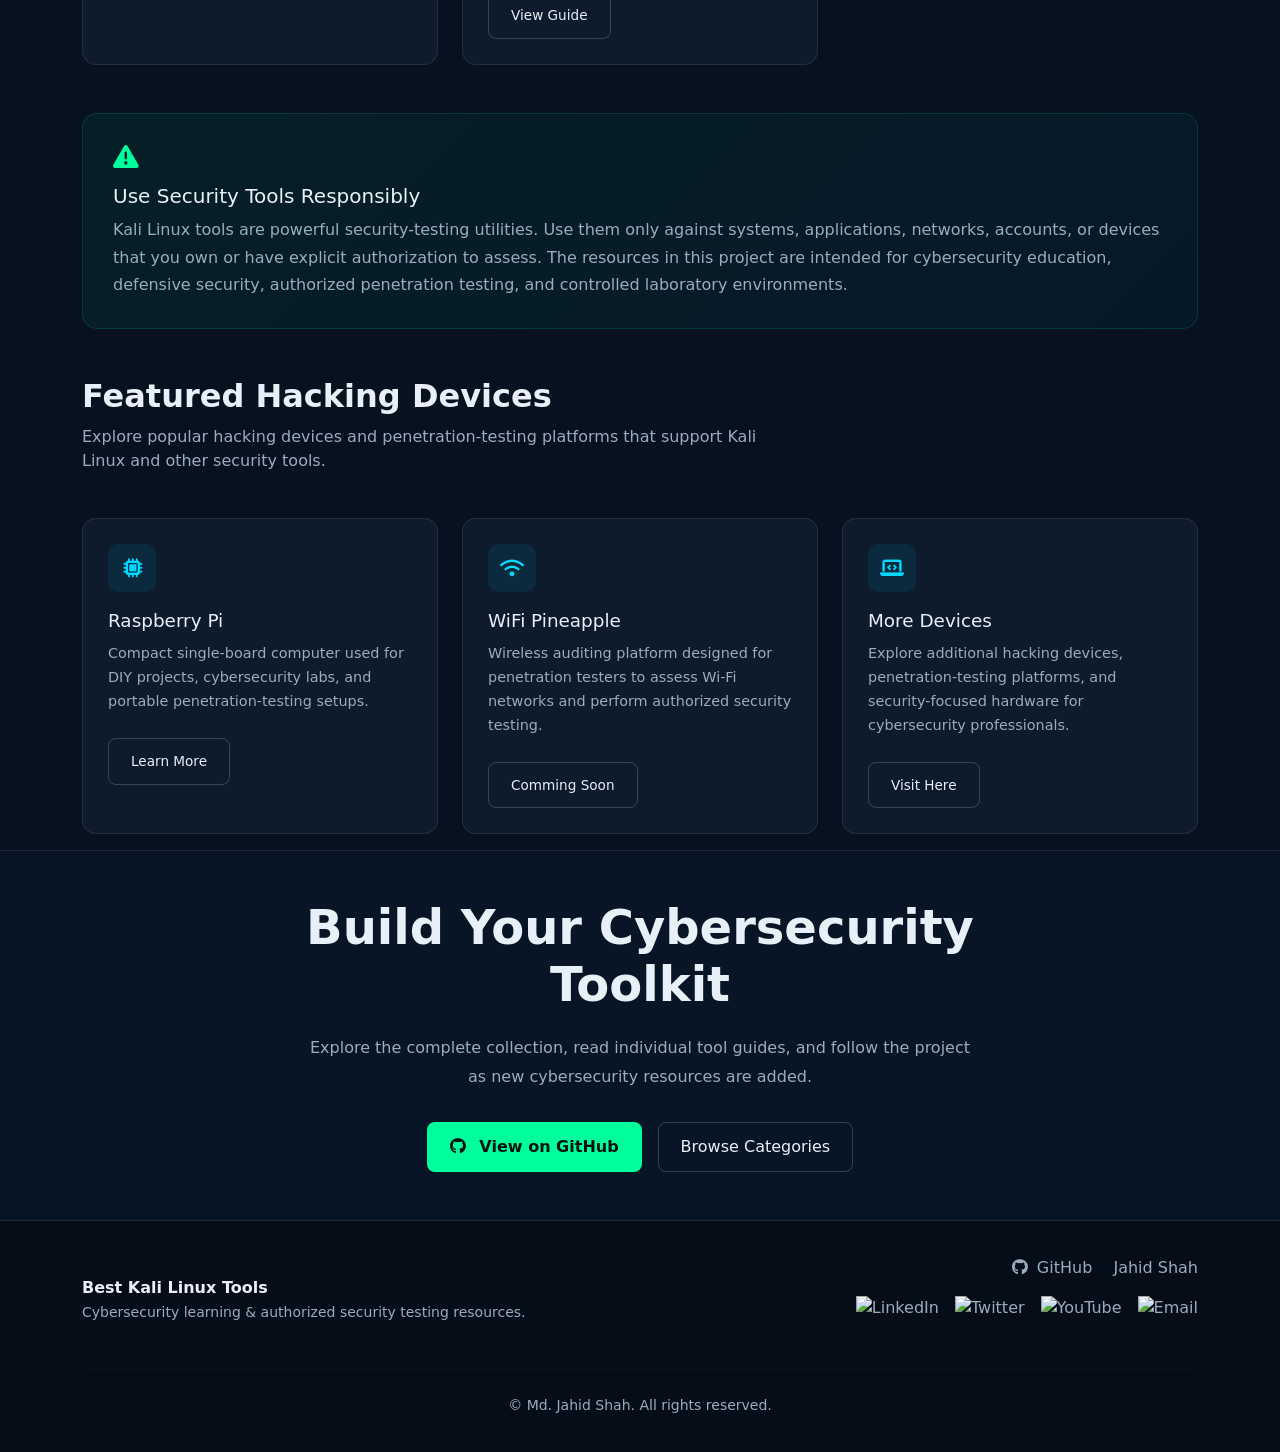
==== commit 7fcaa6ad: "update" ====
--- a/index.html
+++ b/index.html
@@ -1,967 +1,1038 @@
 <!DOCTYPE html>
 <html lang="en">
-<head>
-    <meta charset="UTF-8">
-    <meta name="viewport" content="width=device-width, initial-scale=1.0">
-    <meta name="google-site-verification" content="UTxFHuoUYF8hWnwcz9oTUnR67fvD3Xpyu_o_zoDhXNQ" />
-    <title>Best Kali Linux Tools | Cybersecurity Lab</title>
-
-    <meta name="description"
-          content="A curated collection of the best Kali Linux tools with installation guides, usage information, features, and cybersecurity learning resources.">
-
-    <meta name="keywords"
-          content="Kali Linux tools, cybersecurity tools, penetration testing, ethical hacking, Nmap, Wireshark, Hydra, Metasploit, John the Ripper">
-
-    <meta name="author" content="Md. Jahid Shah">
-
-    <!-- Bootstrap -->
-    <link
-        href="https://cdn.jsdelivr.net/npm/bootstrap@5.3.3/dist/css/bootstrap.min.css"
-        rel="stylesheet"
-    >
-
-    <!-- Font Awesome -->
-    <link
-        href="https://cdnjs.cloudflare.com/ajax/libs/font-awesome/6.5.2/css/all.min.css"
-        rel="stylesheet"
-    >
-
-    <!-- Project stylesheet -->
-    <link rel="stylesheet" href="style.css">
-    <script type="application/ld+json">
-    	{
-    	  "@context": "https://schema.org",
-    	  "@graph": [
-    
-    		{
-    		  "@type": "WebSite",
-    		  "@id": "https://labs.jahidshah.com/#website",
-    		  "url": "https://labs.jahidshah.com/",
-    		  "name": "Jahid Shah Labs",
-    		  "description": "Interactive demos, WordPress themes, plugins, and open-source security utilities created by Jahid Shah.",
-    		  "publisher": {
-    			"@id": "https://jahidshah.com/#person"
-    		  }
-    		},
-    
-    		{
-    		  "@type": "Person",
-    		  "@id": "https://jahidshah.com/#person",
-    		  "name": "Jahid Shah",
-    		  "url": "https://jahidshah.com/",
-    		  "image": "https://labs.jahidshah.com/Images/Md_Jahid_Shah.png",
-    		  "jobTitle": "WordPress Developer & Security Specialist",
-    		  "worksFor": {
-    			"@type": "Organization",
-    			"name": "JS Security & Development",
-    			"url": "https://jahidshah.com/"
-    		  },
-    		  "sameAs": [
-    			"https://profiles.wordpress.org/jahidshah/",
-    			"https://github.com/MdJahidShah",
-    			"https://www.linkedin.com/in/jahidshah/",
-    			"https://x.com/JahidShahwp",
-    			"https://www.facebook.com/jahidwpsec/",
-    			"https://www.instagram.com/jahidshahwp/",
-    			"https://www.youtube.com/@JahidShahWP",
-    			"https://www.pinterest.com/jahidshahwp/",
-    			"https://businessbridgehub.com/"
-    		  ]
-    		},
-    
-    		{
-    		  "@type": "CollectionPage",
-    		  "@id": "https://labs.jahidshah.com/Best-Kali-Linux-Tools/#webpage",
-    		  "url": "https://labs.jahidshah.com/Best-Kali-Linux-Tools/",
-    		  "name": "Best Kali Linux Tools",
-    		  "headline": "Best Kali Linux Tools",
-    		  "description": "A curated collection of Kali Linux tools for cybersecurity, penetration testing, vulnerability assessment, network analysis, digital forensics, and security learning.",
-          "datePublished": "2026-09-05",
-          "dateModified": "2026-09-05",
-          "isPartOf": {
-    			"@id": "https://labs.jahidshah.com/#website"
-    		  },
-    		  "about": [
-    			{
-    			  "@type": "Thing",
-    			  "name": "Kali Linux"
-    			},
-    			{
-    			  "@type": "Thing",
-    			  "name": "Cybersecurity"
-    			},
-    			{
-    			  "@type": "Thing",
-    			  "name": "Penetration Testing"
-    			},
-    			{
-    			  "@type": "Thing",
-    			  "name": "Ethical Hacking"
-    			}
-    		  ],
-    		  "publisher": {
-    			"@id": "https://jahidshah.com/#person"
-    		  },
-    		  "author": {
-    			"@id": "https://jahidshah.com/#person"
-    		  },
-    		  "image": {
-    			"@type": "ImageObject",
-    			"@id": "https://labs.jahidshah.com/Best-Kali-Linux-Tools/#image",
-    			"url": "https://labs.jahidshah.com/Images/Md_Jahid_Shah.png",
-    			"contentUrl": "https://labs.jahidshah.com/Images/Md_Jahid_Shah.png",
-    			"caption": "Jahid Shah"
-    		  },
-    		  "mainEntity": {
-    			"@id": "https://labs.jahidshah.com/Best-Kali-Linux-Tools/#tool-list"
-    		  }
-    		},
-    
-    		{
-    		  "@type": "ItemList",
-    		  "@id": "https://labs.jahidshah.com/Best-Kali-Linux-Tools/#tool-list",
-    		  "name": "Best Kali Linux Tools",
-    		  "description": "Featured Kali Linux and cybersecurity tools documented in the collection.",
-    		  "numberOfItems": 1,
-    		  "itemListOrder": "https://schema.org/ItemListOrderAscending",
-    		  "itemListElement": [
-    
-    			{
-    			  "@type": "ListItem",
-    			  "position": 1,
-    			  "name": "THC Hydra",
-    			  "url": "https://github.com/MdJahidShah/Best-Kali-Linux-tools/blob/main/thc-hydra-installation-guide.md#thc-hydra--complete-installation--usage-guide"
-    			}
-    
-    		  ]
-    		},
-    
-    		{
-    		  "@type": "BreadcrumbList",
-    		  "@id": "https://labs.jahidshah.com/Best-Kali-Linux-Tools/#breadcrumb",
-    		  "itemListElement": [
-    			{
-    			  "@type": "ListItem",
-    			  "position": 1,
-    			  "name": "Jahid Shah Labs",
-    			  "item": "https://labs.jahidshah.com/"
-    			},
-    			{
-    			  "@type": "ListItem",
-    			  "position": 2,
-    			  "name": "Best Kali Linux Tools",
-    			  "item": "https://labs.jahidshah.com/Best-Kali-Linux-Tools/"
-    			}
-    		  ]
-    		}
-    
-    	  ]
-    	}
+    <head>
+        <meta charset="UTF-8">
+        <meta name="viewport" content="width=device-width, initial-scale=1.0">
+        <meta name="google-site-verification" content="UTxFHuoUYF8hWnwcz9oTUnR67fvD3Xpyu_o_zoDhXNQ" />
+        <title>Best Kali Linux Tools | Cybersecurity Lab</title>
+
+        <meta name="description"
+            content="A curated collection of the best Kali Linux tools with installation guides, usage information, features, and cybersecurity learning resources.">
+
+        <meta name="keywords"
+            content="Kali Linux tools, cybersecurity tools, penetration testing, ethical hacking, Nmap, Wireshark, Hydra, Metasploit, John the Ripper">
+
+        <meta name="author" content="Md. Jahid Shah">
+
+        <!-- Bootstrap -->
+        <link
+            href="https://cdn.jsdelivr.net/npm/bootstrap@5.3.3/dist/css/bootstrap.min.css"
+            rel="stylesheet"
+        >
+
+        <!-- Font Awesome -->
+        <link
+            href="https://cdnjs.cloudflare.com/ajax/libs/font-awesome/6.5.2/css/all.min.css"
+            rel="stylesheet"
+        >
+
+        <!-- Project stylesheet -->
+        <link rel="stylesheet" href="style.css">
+        <link rel="stylesheet" href="pro-style.css">
+
+        <script type="application/ld+json">
+            {
+            "@context": "https://schema.org",
+            "@graph": [
+        
+                {
+                "@type": "WebSite",
+                "@id": "https://labs.jahidshah.com/#website",
+                "url": "https://labs.jahidshah.com/",
+                "name": "Jahid Shah Labs",
+                "description": "Interactive demos, WordPress themes, plugins, and open-source security utilities created by Jahid Shah.",
+                "publisher": {
+                    "@id": "https://jahidshah.com/#person"
+                }
+                },
+        
+                {
+                "@type": "Person",
+                "@id": "https://jahidshah.com/#person",
+                "name": "Jahid Shah",
+                "url": "https://jahidshah.com/",
+                "image": "https://labs.jahidshah.com/Images/Md_Jahid_Shah.png",
+                "jobTitle": "WordPress Developer & Security Specialist",
+                "worksFor": {
+                    "@type": "Organization",
+                    "name": "JS Security & Development",
+                    "url": "https://jahidshah.com/"
+                },
+                "sameAs": [
+                    "https://profiles.wordpress.org/jahidshah/",
+                    "https://github.com/MdJahidShah",
+                    "https://www.linkedin.com/in/jahidshah/",
+                    "https://x.com/JahidShahwp",
+                    "https://www.facebook.com/jahidwpsec/",
+                    "https://www.instagram.com/jahidshahwp/",
+                    "https://www.youtube.com/@JahidShahWP",
+                    "https://www.pinterest.com/jahidshahwp/",
+                    "https://businessbridgehub.com/"
+                ]
+                },
+        
+                {
+                "@type": "CollectionPage",
+                "@id": "https://labs.jahidshah.com/Best-Kali-Linux-Tools/#webpage",
+                "url": "https://labs.jahidshah.com/Best-Kali-Linux-Tools/",
+                "name": "Best Kali Linux Tools",
+                "headline": "Best Kali Linux Tools",
+                "description": "A curated collection of Kali Linux tools for cybersecurity, penetration testing, vulnerability assessment, network analysis, digital forensics, and security learning.",
+            "datePublished": "2026-09-05",
+            "dateModified": "2026-09-05",
+            "isPartOf": {
+                    "@id": "https://labs.jahidshah.com/#website"
+                },
+                "about": [
+                    {
+                    "@type": "Thing",
+                    "name": "Kali Linux"
+                    },
+                    {
+                    "@type": "Thing",
+                    "name": "Cybersecurity"
+                    },
+                    {
+                    "@type": "Thing",
+                    "name": "Penetration Testing"
+                    },
+                    {
+                    "@type": "Thing",
+                    "name": "Ethical Hacking"
+                    }
+                ],
+                "publisher": {
+                    "@id": "https://jahidshah.com/#person"
+                },
+                "author": {
+                    "@id": "https://jahidshah.com/#person"
+                },
+                "image": {
+                    "@type": "ImageObject",
+                    "@id": "https://labs.jahidshah.com/Best-Kali-Linux-Tools/#image",
+                    "url": "https://labs.jahidshah.com/Images/Md_Jahid_Shah.png",
+                    "contentUrl": "https://labs.jahidshah.com/Images/Md_Jahid_Shah.png",
+                    "caption": "Jahid Shah"
+                },
+                "mainEntity": {
+                    "@id": "https://labs.jahidshah.com/Best-Kali-Linux-Tools/#tool-list"
+                }
+                },
+        
+                {
+                "@type": "ItemList",
+                "@id": "https://labs.jahidshah.com/Best-Kali-Linux-Tools/#tool-list",
+                "name": "Best Kali Linux Tools",
+                "description": "Featured Kali Linux and cybersecurity tools documented in the collection.",
+                "numberOfItems": 1,
+                "itemListOrder": "https://schema.org/ItemListOrderAscending",
+                "itemListElement": [
+        
+                    {
+                    "@type": "ListItem",
+                    "position": 1,
+                    "name": "THC Hydra",
+                    "url": "https://github.com/MdJahidShah/Best-Kali-Linux-tools/blob/main/thc-hydra-installation-guide.md#thc-hydra--complete-installation--usage-guide"
+                    }
+        
+                ]
+                },
+        
+                {
+                "@type": "BreadcrumbList",
+                "@id": "https://labs.jahidshah.com/Best-Kali-Linux-Tools/#breadcrumb",
+                "itemListElement": [
+                    {
+                    "@type": "ListItem",
+                    "position": 1,
+                    "name": "Jahid Shah Labs",
+                    "item": "https://labs.jahidshah.com/"
+                    },
+                    {
+                    "@type": "ListItem",
+                    "position": 2,
+                    "name": "Best Kali Linux Tools",
+                    "item": "https://labs.jahidshah.com/Best-Kali-Linux-Tools/"
+                    }
+                ]
+                }
+        
+            ]
+            }
     	</script>
     </head>
 
-<body>
-
-<!-- NAVBAR -->
-<div id="navbar"></div>
-
-<!-- HERO -->
-<header class="hero">
-    <div class="hero-grid"></div>
-
-    <div class="container hero-content text-center">
-
-        <div class="badge-lab">
-            <i class="fa-solid fa-terminal"></i>
-            Cybersecurity Learning Resource
-        </div>
-
-        <h1>
-            Best <span>Kali Linux</span><br>
-            Tools
-        </h1>
-
-        <p class="hero-text">
-            A curated collection of Kali Linux tools for cybersecurity,
-            penetration testing, vulnerability assessment, network analysis,
-            digital forensics, and security learning.
-        </p>
-
-        <div class="d-flex justify-content-center flex-wrap gap-3">
-
-            <a
-                href="#tools"
-                class="btn btn-primary-custom"
-            >
-                <i class="fa-solid fa-toolbox me-2"></i>
-                Explore Tools
-            </a>
-
-            <a
-                href="https://github.com/MdJahidShah/Best-Kali-Linux-tools"
-                target="_blank"
-                rel="noopener noreferrer"
-                class="btn btn-outline-custom"
-            >
-                <i class="fa-brands fa-github me-2"></i>
-                GitHub Repository
-            </a>
-
-        </div>
-
-    </div>
-</header>
-
-
-<!-- ABOUT -->
-<section class="section">
-
-    <div class="container">
-
-        <div class="row g-4">
-
-            <div class="col-lg-4">
-                <div class="info-box h-100">
-
-                    <i class="fa-solid fa-book-open"></i>
-
-                    <h3>Learn</h3>
-
-                    <p>
-                        Understand what each security tool does,
-                        where it is useful, and how security professionals
-                        use it during authorized assessments.
-                    </p>
-
+    <body>
+
+        <!-- Navbar Section Start-->
+        <div class="labs-navbar sticky-top" id="navbar-container"></div>
+        <!-- Navbar Section End-->
+
+        <!-- HERO -->
+        <header class="hero">
+            <div class="hero-grid"></div>
+
+            <div class="container hero-content text-center">
+
+                <div class="badge-lab">
+                    <i class="fa-solid fa-terminal"></i>
+                    Cybersecurity Learning Resource
                 </div>
-            </div>
-
-            <div class="col-lg-4">
-                <div class="info-box h-100">
-
-                    <i class="fa-solid fa-download"></i>
-
-                    <h3>Install</h3>
-
-                    <p>
-                        Find installation instructions and setup
-                        information for Kali Linux and other supported
-                        environments.
-                    </p>
-
-                </div>
-            </div>
-
-            <div class="col-lg-4">
-                <div class="info-box h-100">
-
-                    <i class="fa-solid fa-shield-halved"></i>
-
-                    <h3>Practice Safely</h3>
-
-                    <p>
-                        Use these tools only on systems, networks,
-                        applications, and environments where you have
-                        explicit authorization to test.
-                    </p>
-
-                </div>
-            </div>
-
-        </div>
-
-    </div>
-
-</section>
-
-
-<!-- CATEGORIES -->
-<section class="section pt-0" id="categories">
-
-    <div class="container">
-
-        <h2 class="section-title">
-            Browse by Category
-        </h2>
-
-        <p class="section-subtitle">
-            Explore security tools based on their primary cybersecurity
-            function.
-        </p>
-
-        <div class="row g-4">
-
-            <!-- Reconnaissance -->
-            <div class="col-md-6 col-lg-4">
-
-                <div class="category-card">
-
-                    <div class="category-icon">
-                        <i class="fa-solid fa-bullseye"></i>
-                    </div>
-
-                    <h3>Reconnaissance</h3>
-
-                    <p>
-                        Tools for network discovery, information gathering,
-                        enumeration, and attack-surface analysis.
-                    </p>
+
+                <h1>
+                    Best <span>Kali Linux</span><br>
+                    Tools
+                </h1>
+
+                <p class="hero-text">
+                    A curated collection of Kali Linux tools for cybersecurity,
+                    penetration testing, vulnerability assessment, network analysis,
+                    digital forensics, and security learning.
+                </p>
+
+                <div class="d-flex justify-content-center flex-wrap gap-3">
 
                     <a
-                        href="#"
-                        class="category-link"
+                        href="#tools"
+                        class="btn btn-primary-custom"
                     >
-                        Explore category
-                        <i class="fa-solid fa-arrow-right ms-1"></i>
+                        <i class="fa-solid fa-toolbox me-2"></i>
+                        Explore Tools
                     </a>
 
-                </div>
-
-            </div>
-
-
-            <!-- Network -->
-            <div class="col-md-6 col-lg-4">
-
-                <div class="category-card">
-
-                    <div class="category-icon">
-                        <i class="fa-solid fa-network-wired"></i>
-                    </div>
-
-                    <h3>Network Analysis</h3>
-
-                    <p>
-                        Analyze network traffic, protocols, connections,
-                        packets, and network behavior.
-                    </p>
-
                     <a
-                        href="#"
-                        class="category-link"
-                    >
-                        Explore category
-                        <i class="fa-solid fa-arrow-right ms-1"></i>
-                    </a>
-
-                </div>
-
-            </div>
-
-
-            <!-- Vulnerability -->
-            <div class="col-md-6 col-lg-4">
-
-                <div class="category-card">
-
-                    <div class="category-icon">
-                        <i class="fa-solid fa-bug"></i>
-                    </div>
-
-                    <h3>Vulnerability Scanning</h3>
-
-                    <p>
-                        Identify potential vulnerabilities and weaknesses
-                        during authorized security assessments.
-                    </p>
-
-                    <a
-                        href="#"
-                        class="category-link"
-                    >
-                        Explore category
-                        <i class="fa-solid fa-arrow-right ms-1"></i>
-                    </a>
-
-                </div>
-
-            </div>
-
-
-            <!-- Password -->
-            <div class="col-md-6 col-lg-4">
-
-                <div class="category-card">
-
-                    <div class="category-icon">
-                        <i class="fa-solid fa-key"></i>
-                    </div>
-
-                    <h3>Password Auditing</h3>
-
-                    <p>
-                        Tools for password-strength auditing, credential
-                        analysis, and authorized authentication testing.
-                    </p>
-
-                    <a
-                        href="#"
-                        class="category-link"
-                    >
-                        Explore category
-                        <i class="fa-solid fa-arrow-right ms-1"></i>
-                    </a>
-
-                </div>
-
-            </div>
-
-
-            <!-- Web -->
-            <div class="col-md-6 col-lg-4">
-
-                <div class="category-card">
-
-                    <div class="category-icon">
-                        <i class="fa-solid fa-globe"></i>
-                    </div>
-
-                    <h3>Web Security</h3>
-
-                    <p>
-                        Tools used for web application security testing,
-                        analysis, enumeration, and vulnerability research.
-                    </p>
-
-                    <a
-                        href="#"
-                        class="category-link"
-                    >
-                        Explore category
-                        <i class="fa-solid fa-arrow-right ms-1"></i>
-                    </a>
-
-                </div>
-
-            </div>
-
-
-            <!-- Forensics -->
-            <div class="col-md-6 col-lg-4">
-
-                <div class="category-card">
-
-                    <div class="category-icon">
-                        <i class="fa-solid fa-magnifying-glass-chart"></i>
-                    </div>
-
-                    <h3>Digital Forensics</h3>
-
-                    <p>
-                        Tools for investigation, evidence analysis,
-                        file analysis, and digital forensic workflows.
-                    </p>
-
-                    <a
-                        href="#"
-                        class="category-link"
-                    >
-                        Explore category
-                        <i class="fa-solid fa-arrow-right ms-1"></i>
-                    </a>
-
-                </div>
-
-            </div>
-
-        </div>
-
-    </div>
-
-</section>
-
-
-<!-- FEATURED TOOLS -->
-<section class="section pt-0" id="tools">
-
-    <div class="container">
-
-        <h2 class="section-title">
-            Featured Kali Linux Tools
-        </h2>
-
-        <p class="section-subtitle">
-            Start with some of the most commonly used tools in
-            cybersecurity and penetration-testing workflows.
-        </p>
-
-
-        <div class="row g-4">
-
-            <!-- NMAP -->
-            <div class="col-md-6 col-lg-4">
-
-                <div class="tool-card">
-
-                    <div class="tool-icon">
-                        <i class="fa-solid fa-crosshairs"></i>
-                    </div>
-
-                    <h3>Nmap</h3>
-
-                    <p>
-                        Network discovery and security auditing tool
-                        used to identify hosts, services, ports, and
-                        network configurations.
-                    </p>
-
-                    <a
-                        href="#"
+                        href="https://github.com/MdJahidShah/Best-Kali-Linux-tools"
+                        target="_blank"
+                        rel="noopener noreferrer"
                         class="btn btn-outline-custom"
                     >
-                        Comming Soon
+                        <i class="fa-brands fa-github me-2"></i>
+                        GitHub Repository
                     </a>
 
                 </div>
 
             </div>
-
-
-            <!-- WIRESHARK -->
-            <div class="col-md-6 col-lg-4">
-
-                <div class="tool-card">
-
-                    <div class="tool-icon">
-                        <i class="fa-solid fa-wave-square"></i>
-                    </div>
-
-                    <h3>Wireshark</h3>
+        </header>
+
+        <!-- ABOUT -->
+        <section class="section pt-5" id="about">
+
+            <div class="container">
+
+                <div class="row g-4">
+
+                    <div class="col-lg-4">
+                        <div class="info-box h-100">
+
+                            <i class="fa-solid fa-book-open"></i>
+
+                            <h3>Learn</h3>
+
+                            <p>
+                                Understand what each security tool does,
+                                where it is useful, and how security professionals
+                                use it during authorized assessments.
+                            </p>
+
+                        </div>
+                    </div>
+
+                    <div class="col-lg-4">
+                        <div class="info-box h-100">
+
+                            <i class="fa-solid fa-download"></i>
+
+                            <h3>Install</h3>
+
+                            <p>
+                                Find installation instructions and setup
+                                information for Kali Linux and other supported
+                                environments.
+                            </p>
+
+                        </div>
+                    </div>
+
+                    <div class="col-lg-4">
+                        <div class="info-box h-100">
+
+                            <i class="fa-solid fa-shield-halved"></i>
+
+                            <h3>Practice Safely</h3>
+
+                            <p>
+                                Use these tools only on systems, networks,
+                                applications, and environments where you have
+                                explicit authorization to test.
+                            </p>
+
+                        </div>
+                    </div>
+
+                </div>
+
+            </div>
+
+        </section>
+
+
+        <!-- CATEGORIES -->
+        <section class="section pt-5" id="categories">
+
+            <div class="container">
+
+                <h2 class="section-title">
+                    Browse by Category
+                </h2>
+
+                <p class="section-subtitle">
+                    Explore security tools based on their primary cybersecurity
+                    function.
+                </p>
+
+                <div class="row g-4">
+
+                    <!-- Reconnaissance -->
+                    <div class="col-md-6 col-lg-4">
+
+                        <div class="category-card">
+
+                            <div class="category-icon">
+                                <i class="fa-solid fa-bullseye"></i>
+                            </div>
+
+                            <h3>Reconnaissance</h3>
+
+                            <p>
+                                Tools for network discovery, information gathering,
+                                enumeration, and attack-surface analysis.
+                            </p>
+
+                            <a
+                                href="#"
+                                class="category-link"
+                            >
+                                Explore category
+                                <i class="fa-solid fa-arrow-right ms-1"></i>
+                            </a>
+
+                        </div>
+
+                    </div>
+
+
+                    <!-- Network -->
+                    <div class="col-md-6 col-lg-4">
+
+                        <div class="category-card">
+
+                            <div class="category-icon">
+                                <i class="fa-solid fa-network-wired"></i>
+                            </div>
+
+                            <h3>Network Analysis</h3>
+
+                            <p>
+                                Analyze network traffic, protocols, connections,
+                                packets, and network behavior.
+                            </p>
+
+                            <a
+                                href="#"
+                                class="category-link"
+                            >
+                                Explore category
+                                <i class="fa-solid fa-arrow-right ms-1"></i>
+                            </a>
+
+                        </div>
+
+                    </div>
+
+
+                    <!-- Vulnerability -->
+                    <div class="col-md-6 col-lg-4">
+
+                        <div class="category-card">
+
+                            <div class="category-icon">
+                                <i class="fa-solid fa-bug"></i>
+                            </div>
+
+                            <h3>Vulnerability Scanning</h3>
+
+                            <p>
+                                Identify potential vulnerabilities and weaknesses
+                                during authorized security assessments.
+                            </p>
+
+                            <a
+                                href="#"
+                                class="category-link"
+                            >
+                                Explore category
+                                <i class="fa-solid fa-arrow-right ms-1"></i>
+                            </a>
+
+                        </div>
+
+                    </div>
+
+
+                    <!-- Password -->
+                    <div class="col-md-6 col-lg-4">
+
+                        <div class="category-card">
+
+                            <div class="category-icon">
+                                <i class="fa-solid fa-key"></i>
+                            </div>
+
+                            <h3>Password Auditing</h3>
+
+                            <p>
+                                Tools for password-strength auditing, credential
+                                analysis, and authorized authentication testing.
+                            </p>
+
+                            <a
+                                href="#"
+                                class="category-link"
+                            >
+                                Explore category
+                                <i class="fa-solid fa-arrow-right ms-1"></i>
+                            </a>
+
+                        </div>
+
+                    </div>
+
+
+                    <!-- Web -->
+                    <div class="col-md-6 col-lg-4">
+
+                        <div class="category-card">
+
+                            <div class="category-icon">
+                                <i class="fa-solid fa-globe"></i>
+                            </div>
+
+                            <h3>Web Security</h3>
+
+                            <p>
+                                Tools used for web application security testing,
+                                analysis, enumeration, and vulnerability research.
+                            </p>
+
+                            <a
+                                href="#"
+                                class="category-link"
+                            >
+                                Explore category
+                                <i class="fa-solid fa-arrow-right ms-1"></i>
+                            </a>
+
+                        </div>
+
+                    </div>
+
+
+                    <!-- Forensics -->
+                    <div class="col-md-6 col-lg-4">
+
+                        <div class="category-card">
+
+                            <div class="category-icon">
+                                <i class="fa-solid fa-magnifying-glass-chart"></i>
+                            </div>
+
+                            <h3>Digital Forensics</h3>
+
+                            <p>
+                                Tools for investigation, evidence analysis,
+                                file analysis, and digital forensic workflows.
+                            </p>
+
+                            <a
+                                href="#"
+                                class="category-link"
+                            >
+                                Explore category
+                                <i class="fa-solid fa-arrow-right ms-1"></i>
+                            </a>
+
+                        </div>
+
+                    </div>
+
+                </div>
+
+            </div>
+
+        </section>
+
+
+        <!-- FEATURED TOOLS -->
+        <section class="section pt-5" id="tools">
+
+            <div class="container">
+
+                <h2 class="section-title">
+                    Featured Kali Linux Tools
+                </h2>
+
+                <p class="section-subtitle">
+                    Start with some of the most commonly used tools in
+                    cybersecurity and penetration-testing workflows.
+                </p>
+
+
+                <div class="row g-4">
+
+                    <!-- NMAP -->
+                    <div class="col-md-6 col-lg-4">
+
+                        <div class="tool-card">
+
+                            <div class="tool-icon">
+                                <i class="fa-solid fa-crosshairs"></i>
+                            </div>
+
+                            <h3>Nmap</h3>
+
+                            <p>
+                                Network discovery and security auditing tool
+                                used to identify hosts, services, ports, and
+                                network configurations.
+                            </p>
+
+                            <a
+                                href="#"
+                                class="btn btn-outline-custom"
+                            >
+                                Comming Soon
+                            </a>
+
+                        </div>
+
+                    </div>
+
+                    <!-- WIRESHARK -->
+                    <div class="col-md-6 col-lg-4">
+
+                        <div class="tool-card">
+
+                            <div class="tool-icon">
+                                <i class="fa-solid fa-wave-square"></i>
+                            </div>
+
+                            <h3>Wireshark</h3>
+
+                            <p>
+                                Powerful network protocol analyzer for capturing
+                                and inspecting network traffic.
+                            </p>
+
+                            <a
+                                href="#"
+                                class="btn btn-outline-custom"
+                            >
+                                Comming Soon
+                            </a>
+
+                        </div>
+
+                    </div>
+
+                    <!-- HYDRA -->
+                    <div class="col-md-6 col-lg-4">
+
+                        <div class="tool-card">
+
+                            <div class="tool-icon">
+                                <i class="fa-solid fa-key"></i>
+                            </div>
+
+                            <h3>THC Hydra</h3>
+
+                            <p>
+                                Network authentication auditing tool used by
+                                security professionals to assess credential
+                                strength on supported services.
+                            </p>
+
+                            <a
+                                href="https://github.com/MdJahidShah/Best-Kali-Linux-tools/blob/main/thc-hydra-installation-guide.md#thc-hydra--complete-installation--usage-guide"
+                                class="btn btn-outline-custom" target="_blank"
+                            >
+                                View Guide
+                            </a>
+
+                        </div>
+
+                    </div>
+
+                    <!-- JOHN -->
+                    <div class="col-md-6 col-lg-4">
+
+                        <div class="tool-card">
+
+                            <div class="tool-icon">
+                                <i class="fa-solid fa-unlock-keyhole"></i>
+                            </div>
+
+                            <h3>John the Ripper</h3>
+
+                            <p>
+                                Password auditing and password-recovery tool
+                                commonly used to evaluate password strength.
+                            </p>
+
+                            <a
+                                href="https://labs.jahidshah.com/Best-Kali-Linux-tools/john-the-ripper.html"
+                                class="btn btn-outline-custom"
+                            >
+                            View Guide
+                            </a>
+
+                        </div>
+
+                    </div>
+
+                    <!-- METASPLOIT -->
+                    <div class="col-md-6 col-lg-4">
+
+                        <div class="tool-card">
+
+                            <div class="tool-icon">
+                                <i class="fa-solid fa-bomb"></i>
+                            </div>
+
+                            <h3>Metasploit</h3>
+
+                            <p>
+                                Security testing framework used for vulnerability
+                                research, validation, exploit development,
+                                and authorized penetration testing.
+                            </p>
+
+                            <a
+                                href="#"
+                                class="btn btn-outline-custom"
+                            >
+                                Comming Soon
+                            </a>
+
+                        </div>
+
+                    </div>
+
+                    <!-- SQLMAP -->
+                    <div class="col-md-6 col-lg-4">
+
+                        <div class="tool-card">
+
+                            <div class="tool-icon">
+                                <i class="fa-solid fa-database"></i>
+                            </div>
+
+                            <h3>SQLmap</h3>
+
+                            <p>
+                                Open-source tool designed to automate SQL
+                                injection detection and database security
+                                testing.
+                            </p>
+
+                            <a
+                                href="#"
+                                class="btn btn-outline-custom"
+                            >
+                                Comming Soon
+                            </a>
+
+                        </div>
+
+                    </div>
+
+                    <!-- NIKTO -->
+                    <div class="col-md-6 col-lg-4">
+
+                        <div class="tool-card">
+
+                            <div class="tool-icon">
+                                <i class="fa-solid fa-shield-virus"></i>
+                            </div>
+
+                            <h3>Nikto</h3>
+
+                            <p>
+                                Web server scanner that checks for potentially
+                                dangerous files, outdated components, and
+                                common server configuration issues.
+                            </p>
+
+                            <a
+                                href="#"
+                                class="btn btn-outline-custom"
+                            >
+                                Comming Soon
+                            </a>
+
+                        </div>
+
+                    </div>
+
+                    <!-- GOBUSTER -->
+                    <div class="col-md-6 col-lg-4">
+
+                        <div class="tool-card">
+
+                            <div class="tool-icon">
+                                <i class="fa-solid fa-folder-tree"></i>
+                            </div>
+
+                            <h3>Gobuster</h3>
+
+                            <p>
+                                Directory, DNS, and virtual-host enumeration
+                                tool used during authorized reconnaissance.
+                            </p>
+
+                            <a
+                                href="#"
+                                class="btn btn-outline-custom"
+                            >
+                                Comming Soon
+                            </a>
+
+                        </div>
+
+                    </div>
+
+                    <!-- WAZUH -->
+                    <div class="col-md-6 col-lg-4">
+
+                        <div class="tool-card">
+
+                            <div class="tool-icon">
+                                <i class="fa-solid fa-eye"></i>
+                            </div>
+
+                            <h3>Wazuh</h3>
+
+                            <p>
+                                Open-source security platform for threat
+                                detection, monitoring, vulnerability detection,
+                                and security operations.
+                            </p>
+
+                            <a
+                                href="#"
+                                class="btn btn-outline-custom"
+                            >
+                                Comming Soon
+                            </a>
+
+                        </div>
+
+                    </div>
+
+                    <!--ClamAV-->
+                    <div class="col-md-6 col-lg-4">
+                        <div class="tool-card">
+                            <div class="tool-icon">
+                                <i class="fa-solid fa-shield-virus"></i>
+                            </div>
+                        
+                            <h3>ClamAV</h3>
+                        
+                            <p>
+                                Open-source antivirus engine used to detect malware,
+                                viruses, trojans, and other malicious files on Linux systems.
+                            </p>
+                        
+                            <a
+                                href="https://labs.jahidshah.com/Best-Kali-Linux-tools/clamav-installation-usage-guide.html" target="_blank"
+                                class="btn btn-outline-custom"
+                            >
+                                View Guide
+                            </a>
+                        </div>
+                    </div>
+                    <!-- Yara -->
+
+                    <div class="col-md-6 col-lg-4">
+                        <div class="tool-card">  
+                            
+                            <div class="tool-icon">
+                                <i class="fa-solid fa-shield-virus"></i>
+                            </div>
+                                
+                            <h3>YARA</h3>
+                            
+                            <p>
+                                Rule-based malware detection and threat hunting tool used to identify
+                                suspicious files, match malware patterns, and analyze threats during
+                                authorized security investigations.
+                            </p>
+                            
+                            <a
+                                href="https://labs.jahidshah.com/Best-Kali-Linux-tools/yara.html"
+                                target="_blank"
+                                class="btn btn-outline-custom"
+                            >
+                                View Guide
+                            </a>
+                        </div>
+                    </div>
+                    
+                    <!-- End Yara-->  
+
+                </div>
+
+            </div>
+
+        </section>
+
+
+        <!-- SAFETY -->
+        <section class="section pt-5">
+
+            <div class="container">
+
+                <div class="info-box">
+
+                    <i class="fa-solid fa-triangle-exclamation"></i>
+
+                    <h3>Use Security Tools Responsibly</h3>
 
                     <p>
-                        Powerful network protocol analyzer for capturing
-                        and inspecting network traffic.
+                        Kali Linux tools are powerful security-testing utilities.
+                        Use them only against systems, applications, networks,
+                        accounts, or devices that you own or have explicit
+                        authorization to assess. The resources in this project
+                        are intended for cybersecurity education, defensive
+                        security, authorized penetration testing, and controlled
+                        laboratory environments.
                     </p>
 
-                    <a
-                        href="#"
-                        class="btn btn-outline-custom"
-                    >
-                        Comming Soon
-                    </a>
-
                 </div>
 
             </div>
 
-
-            <!-- HYDRA -->
-            <div class="col-md-6 col-lg-4">
-
-                <div class="tool-card">
-
-                    <div class="tool-icon">
-                        <i class="fa-solid fa-key"></i>
-                    </div>
-
-                    <h3>THC Hydra</h3>
+        </section>
+
+        <!-- Featured Hacking Devices -->
+        <section class="section pt-5">
+            <div class="container">
+
+                <h2 class="section-title">
+                    Featured Hacking Devices
+                </h2>
+
+                <p class="section-subtitle">
+                    Explore popular hacking devices and penetration-testing
+                    platforms that support Kali Linux and other security tools.
+                </p>
+
+                <div class="row g-4 pb-3">
+
+                    <!-- Raspberry Pi -->
+                    <div class="col-md-6 col-lg-4">
+
+                        <div class="device-card">
+
+                            <div class="device-icon">
+                                <i class="fa-solid fa-microchip"></i>
+                            </div>
+
+                            <h3>Raspberry Pi</h3>
+
+                            <p>
+                                Compact single-board computer used for DIY projects,
+                                cybersecurity labs, and portable penetration-testing
+                                setups.
+                            </p>
+
+                            <a
+                                href="https://labs.jahidshah.com/raspberry-pi-for-cybersecurity.html"
+                                class="btn btn-outline-custom"
+                            >
+                                Learn More
+                            </a>
+
+                        </div>
+
+                    </div>
+
+                    <!-- Pineapple -->
+                    <div class="col-md-6 col-lg-4">
+
+                        <div class="device-card">
+
+                            <div class="device-icon">
+                                <i class="fa-solid fa-wifi"></i>
+                            </div>
+
+                            <h3>WiFi Pineapple</h3>
+
+                            <p>
+                                Wireless auditing platform designed for penetration
+                                testers to assess Wi-Fi networks and perform
+                                authorized security testing.
+                            </p>
+
+                            <a
+                                href="#"
+                                class="btn btn-outline-custom"
+                            >
+                                Comming Soon
+                            </a>
+
+                        </div>
+
+                    </div>
+                    
+                    <!-- More Devices -->
+                    <div class="col-md-6 col-lg-4">
+                        <div class="device-card">
+
+                            <div class="device-icon">
+                                <i class="fa-solid fa-laptop-code"></i>
+                            </div>
+
+                            <h3>More Devices</h3>
+
+                            <p>
+                                Explore additional hacking devices, penetration-testing
+                                platforms, and security-focused hardware for
+                                cybersecurity professionals.
+                            </p>
+
+                            <a
+                                href="https://jahidshah.com/category/hacking-devices/"
+                                class="btn btn-outline-custom"
+                            >
+                                Visit Here
+                            </a>
+
+                        </div>
+                    </div>
+
+                </div>
+
+            </div>
+        </section>
+
+        <!-- CTA -->
+        <section class="cta pt-5 pb-5">
+
+            <div class="container">
+
+                <div class="cta-box">
+
+                    <h2>
+                        Build Your Cybersecurity Toolkit
+                    </h2>
 
                     <p>
-                        Network authentication auditing tool used by
-                        security professionals to assess credential
-                        strength on supported services.
+                        Explore the complete collection, read individual tool
+                        guides, and follow the project as new cybersecurity
+                        resources are added.
                     </p>
 
-                    <a
-                        href="https://github.com/MdJahidShah/Best-Kali-Linux-tools/blob/main/thc-hydra-installation-guide.md#thc-hydra--complete-installation--usage-guide"
-                        class="btn btn-outline-custom" target="_blank"
-                    >
-                        View Guide
-                    </a>
+                    <div class="d-flex justify-content-center flex-wrap gap-3">
+
+                        <a
+                            href="https://github.com/MdJahidShah/Best-Kali-Linux-tools"
+                            target="_blank"
+                            rel="noopener noreferrer"
+                            class="btn btn-primary-custom"
+                        >
+                            <i class="fa-brands fa-github me-2"></i>
+                            View on GitHub
+                        </a>
+
+                        <a
+                            href="#categories"
+                            class="btn btn-outline-custom"
+                        >
+                            Browse Categories
+                        </a>
+
+                    </div>
 
                 </div>
 
             </div>
 
-
-            <!-- JOHN -->
-            <div class="col-md-6 col-lg-4">
-
-                <div class="tool-card">
-
-                    <div class="tool-icon">
-                        <i class="fa-solid fa-unlock-keyhole"></i>
-                    </div>
-
-                    <h3>John the Ripper</h3>
-
-                    <p>
-                        Password auditing and password-recovery tool
-                        commonly used to evaluate password strength.
-                    </p>
-
-                    <a
-                        href="https://labs.jahidshah.com/Best-Kali-Linux-tools/john-the-ripper.html"
-                        class="btn btn-outline-custom"
-                    >
-                       View Guide
-                    </a>
-
-                </div>
-
-            </div>
-
-
-            <!-- METASPLOIT -->
-            <div class="col-md-6 col-lg-4">
-
-                <div class="tool-card">
-
-                    <div class="tool-icon">
-                        <i class="fa-solid fa-bomb"></i>
-                    </div>
-
-                    <h3>Metasploit</h3>
-
-                    <p>
-                        Security testing framework used for vulnerability
-                        research, validation, exploit development,
-                        and authorized penetration testing.
-                    </p>
-
-                    <a
-                        href="#"
-                        class="btn btn-outline-custom"
-                    >
-                        Comming Soon
-                    </a>
-
-                </div>
-
-            </div>
-
-
-            <!-- SQLMAP -->
-            <div class="col-md-6 col-lg-4">
-
-                <div class="tool-card">
-
-                    <div class="tool-icon">
-                        <i class="fa-solid fa-database"></i>
-                    </div>
-
-                    <h3>SQLmap</h3>
-
-                    <p>
-                        Open-source tool designed to automate SQL
-                        injection detection and database security
-                        testing.
-                    </p>
-
-                    <a
-                        href="#"
-                        class="btn btn-outline-custom"
-                    >
-                        Comming Soon
-                    </a>
-
-                </div>
-
-            </div>
-
-
-            <!-- NIKTO -->
-            <div class="col-md-6 col-lg-4">
-
-                <div class="tool-card">
-
-                    <div class="tool-icon">
-                        <i class="fa-solid fa-shield-virus"></i>
-                    </div>
-
-                    <h3>Nikto</h3>
-
-                    <p>
-                        Web server scanner that checks for potentially
-                        dangerous files, outdated components, and
-                        common server configuration issues.
-                    </p>
-
-                    <a
-                        href="#"
-                        class="btn btn-outline-custom"
-                    >
-                        Comming Soon
-                    </a>
-
-                </div>
-
-            </div>
-
-
-            <!-- GOBUSTER -->
-            <div class="col-md-6 col-lg-4">
-
-                <div class="tool-card">
-
-                    <div class="tool-icon">
-                        <i class="fa-solid fa-folder-tree"></i>
-                    </div>
-
-                    <h3>Gobuster</h3>
-
-                    <p>
-                        Directory, DNS, and virtual-host enumeration
-                        tool used during authorized reconnaissance.
-                    </p>
-
-                    <a
-                        href="#"
-                        class="btn btn-outline-custom"
-                    >
-                        Comming Soon
-                    </a>
-
-                </div>
-
-            </div>
-
-
-            <!-- WAZUH -->
-            <div class="col-md-6 col-lg-4">
-
-                <div class="tool-card">
-
-                    <div class="tool-icon">
-                        <i class="fa-solid fa-eye"></i>
-                    </div>
-
-                    <h3>Wazuh</h3>
-
-                    <p>
-                        Open-source security platform for threat
-                        detection, monitoring, vulnerability detection,
-                        and security operations.
-                    </p>
-
-                    <a
-                        href="#"
-                        class="btn btn-outline-custom"
-                    >
-                        Comming Soon
-                    </a>
-
-                </div>
-
-            </div>
-            <!--ClamAV-->
-            <div class="tool-card">
-            
-                <div class="tool-icon">
-                    <i class="fa-solid fa-shield-virus"></i>
-                </div>
-            
-                <h3>ClamAV</h3>
-            
-                <p>
-                    Open-source antivirus engine used to detect malware,
-                    viruses, trojans, and other malicious files on Linux systems.
-                </p>
-            
-                <a
-                    href="https://labs.jahidshah.com/Best-Kali-Linux-tools/clamav-installation-usage-guide.html" target="_blank"
-                    class="btn btn-outline-custom"
-                >
-                    View Guide
-                </a>
-            
-            </div>
-            <!-- Yara -->
-
-                <div class="tool-card">  
-                    
-                    <div class="tool-icon">
-                        <i class="fa-solid fa-shield-virus"></i>
-                    </div>
-                    
-                    <h3>YARA</h3>
-                    
-                    <p>
-                        Rule-based malware detection and threat hunting tool used to identify
-                        suspicious files, match malware patterns, and analyze threats during
-                        authorized security investigations.
-                    </p>
-                    
-                    <a
-                        href="https://labs.jahidshah.com/Best-Kali-Linux-tools/yara.html"
-                        target="_blank"
-                        class="btn btn-outline-custom"
-                    >
-                        View Guide
-                    </a>
-                </div>
-                <!-- End Yara-->            
-            </div>
-
-        </div>
-
-    </div>
-
-</section>
-
-
-<!-- SAFETY -->
-<section class="section pt-0">
-
-    <div class="container">
-
-        <div class="info-box">
-
-            <i class="fa-solid fa-triangle-exclamation"></i>
-
-            <h3>Use Security Tools Responsibly</h3>
-
-            <p>
-                Kali Linux tools are powerful security-testing utilities.
-                Use them only against systems, applications, networks,
-                accounts, or devices that you own or have explicit
-                authorization to assess. The resources in this project
-                are intended for cybersecurity education, defensive
-                security, authorized penetration testing, and controlled
-                laboratory environments.
-            </p>
-
-        </div>
-
-    </div>
-
-</section>
-
-
-<!-- CTA -->
-<section class="cta">
-
-    <div class="container">
-
-        <div class="cta-box">
-
-            <h2>
-                Build Your Cybersecurity Toolkit
-            </h2>
-
-            <p>
-                Explore the complete collection, read individual tool
-                guides, and follow the project as new cybersecurity
-                resources are added.
-            </p>
-
-            <div class="d-flex justify-content-center flex-wrap gap-3">
-
-                <a
-                    href="https://github.com/MdJahidShah/Best-Kali-Linux-tools"
-                    target="_blank"
-                    rel="noopener noreferrer"
-                    class="btn btn-primary-custom"
-                >
-                    <i class="fa-brands fa-github me-2"></i>
-                    View on GitHub
-                </a>
-
-                <a
-                    href="#categories"
-                    class="btn btn-outline-custom"
-                >
-                    Browse Categories
-                </a>
-
-            </div>
-
-        </div>
-
-    </div>
-
-</section>
-
-
-<!-- FOOTER -->
-<footer>
-
-    <div class="container">
-
-        <div class="row align-items-center g-3">
-
-            <div class="col-md-6">
-
-                <div class="footer-brand">
-                    Best Kali Linux Tools
-                </div>
-
-                <small>
-                    Cybersecurity learning & authorized security testing resources.
-                </small>
-
-            </div>
-
-            <div class="col-md-6 text-md-end">
-
-                <a
-                    href="https://github.com/MdJahidShah/Best-Kali-Linux-tools"
-                    target="_blank"
-                    rel="noopener noreferrer"
-                    class="me-3"
-                >
-                    <i class="fa-brands fa-github me-1"></i>
-                    GitHub
-                </a>
-
-                <a
-                    href="https://jahidshah.com"
-                    target="_blank"
-                    rel="noopener noreferrer"
-                >
-                    Jahid Shah
-                </a>
-
-            </div>
-
-        </div>
-
-        <hr class="my-4" style="border-color: rgba(255,255,255,.08);">
-
-        <div class="text-center">
-
-            <small>
-                © <span id="year"></span> Md. Jahid Shah.
-                All rights reserved.
-            </small>
-
-        </div>
-
-    </div>
-
-</footer>
-
-
-<!-- Bootstrap JS -->
-<script
-    src="https://cdn.jsdelivr.net/npm/bootstrap@5.3.3/dist/js/bootstrap.bundle.min.js">
-</script>
-
-
-<!-- Dynamic Navbar -->
-<script>
-    fetch("navbar.html")
-        .then(response => {
-            if (!response.ok) {
-                throw new Error("Navbar could not be loaded.");
-            }
-
-            return response.text();
-        })
-        .then(data => {
-            document.getElementById("navbar").innerHTML = data;
-        })
-        .catch(error => {
-            console.error(error);
-        });
-</script>
-
-
-<!-- Current Year -->
-<script>
-    document.getElementById("year").textContent =
-        new Date().getFullYear();
-</script>
-
-</body>
+        </section>
+
+        <!-- Footer Section-->
+            <footer class="footer" id="footer-container">
+            </footer>
+            <!-- End of Footer Section -->
+        <script>
+            // Function to load navbar and footer
+            document.addEventListener("DOMContentLoaded", function () {
+                fetch("navbar.html")
+                    .then(response => response.text())
+                    .then(data => {
+                        document.getElementById("navbar-container").innerHTML = data;
+                    })
+                    .catch(error => console.error("Error loading the navbar:", error));
+                
+                fetch("page-navbar.html")
+                    .then(response => response.text())
+                    .then(data => {
+                        document.getElementById("navbar-container-page").innerHTML = data;
+                    })
+                    .catch(error => console.error("Error loading the navbar:", error));
+                
+                fetch("related-post.html")
+                    .then(response => response.text())
+                    .then(data => {
+                        document.getElementById("relatedpost-container-page").innerHTML = data;
+                    })
+                    .catch(error => console.error("Error loading the navbar:", error));
+
+                
+                fetch("sidebar.html")
+                    .then(response => response.text())
+                    .then(data => {
+                        document.getElementById("sidebar-container-page").innerHTML = data;
+                    })
+                    .catch(error => console.error("Error loading the navbar:", error));
+
+                fetch("footer.html")
+                    .then(response => response.text())
+                    .then(data => {
+                        document.getElementById("footer-container").innerHTML = data;
+                    })
+                    .catch(error => console.error("Error loading the footer:", error));
+            });
+        </script>
+        
+        <!-- Scroll to Top Button -->
+        <button onclick="topFunction()" id="scrollToTopBtn" title="Go to top">Top</button>
+        
+        <!-- Chatbot Button -->
+        <button id="chatbotBtn" style="display:none;" onclick="openChatbot()">💬</button>
+
+        <!-- JavaScript -->
+        <script src="myscripts.js"></script>
+
+        <!-- Bootstrap JS -->
+        <script
+            src="https://cdn.jsdelivr.net/npm/bootstrap@5.3.3/dist/js/bootstrap.bundle.min.js">
+        </script>
+
+        <!-- Current Year -->
+        <script>
+            document.getElementById("year").textContent =
+                new Date().getFullYear();
+        </script>
+    </body>
 </html>
--- a/style.css
+++ b/style.css
@@ -109,9 +109,6 @@
         }
 
         /* SECTIONS */
-        .section {
-            padding: 85px 20px;
-        }
 
         .section-title {
             font-size: 2rem;
@@ -173,7 +170,7 @@
         }
 
         /* TOOL CARDS */
-        .tool-card {
+        .tool-card, .device-card {
             height: 100%;
             background: var(--card);
             border: 1px solid var(--border);
@@ -182,12 +179,12 @@
             transition: .25s ease;
         }
 
-        .tool-card:hover {
+        .tool-card:hover, .device-card:hover {
             transform: translateY(-5px);
             border-color: rgba(0,217,255,.35);
         }
 
-        .tool-icon {
+        .tool-icon, .device-icon {
             width: 48px;
             height: 48px;
             border-radius: 10px;
@@ -200,19 +197,19 @@
             margin-bottom: 18px;
         }
 
-        .tool-card h3 {
+        .tool-card h3, .device-card h3 {
             font-size: 1.15rem;
             margin-bottom: 10px;
         }
 
-        .tool-card p {
+        .tool-card p, .device-card p {
             color: var(--muted);
             font-size: .9rem;
             line-height: 1.65;
             min-height: 72px;
         }
 
-        .tool-card .btn {
+        .tool-card .btn, .device-card .btn {
             margin-top: 8px;
             font-size: .85rem;
         }
--- a/pro-style.css
+++ b/pro-style.css
@@ -0,0 +1,201 @@
+:root {
+    --dark-bg: #0f172a;
+}
+.desktop-view {
+        display: block;
+}
+.desktop-view span,.mobile-view span{
+    font-size: 30px;
+    font-weight: bold;
+}
+nav.navbar.sticky-nav {
+    position: fixed;
+    overflow: hidden;
+    width: 100%;
+}
+a.navbar-brand.mobile-view {
+    display: none;
+}
+ul.list-unstyled li a {
+text-decoration: none;
+color: #383838;
+padding: 5px 0;
+margin: 5px 0;
+}
+ul.list-unstyled li a:hover {
+text-decoration: underline;
+background: #ccc;
+}
+ul.ref-link li a{
+    text-decoration: none;
+    color: #383838;
+}
+ul.ref-link li a:hover {
+text-decoration: underline;
+color: #163ca7;
+}
+.custom-nav {
+display: flex;
+align-items: center;
+justify-content: space-between;
+}
+
+/* Main navigation item */
+/* Blog parent */
+ul.navbar-menu > li.has-submenu {
+    position: relative;
+}
+
+/* Submenu */
+ul.navbar-menu > li.has-submenu > ul.submenu {
+    display: block;
+    position: absolute;
+
+    top: 100%;
+    left: 0;
+
+    width: 220px;
+    min-width: 220px;
+
+    margin: 0;
+    padding: 6px 0;
+
+    list-style: none;
+
+    background: #f4f4f4;
+    border: 1px solid #ddd;
+
+    z-index: 99999;
+
+    /* Hidden initially */
+    opacity: 0;
+    visibility: hidden;
+
+    transform: translateY(5px);
+
+    transition:
+        opacity 0.2s ease,
+        visibility 0.2s ease,
+        transform 0.2s ease;
+}
+
+/* Show */
+ul.navbar-menu > li.has-submenu:hover > ul.submenu {
+    opacity: 1;
+    visibility: visible;
+    transform: translateY(0);
+}
+
+/* IMPORTANT: override Bootstrap navbar-nav behavior */
+ul.navbar-menu > li.has-submenu > ul.submenu > li {
+    display: block;
+    width: 100%;
+    padding: 0;
+    margin: 0;
+}
+
+/* Links */
+ul.navbar-menu > li.has-submenu > ul.submenu > li > a {
+    display: block;
+
+    width: 100%;
+    box-sizing: border-box;
+
+    padding: 10px 15px;
+
+    color: #383838;
+    text-decoration: none;
+    white-space: nowrap;
+}
+
+/* Hover */
+ul.navbar-menu > li.has-submenu > ul.submenu > li > a:hover {
+    background: #e8e8e8;
+    color: #163ca7;
+}
+
+.nav-logo a {
+font-size: 30px;
+}
+ul.dropdown-menu.show {
+padding: 0px;
+}
+li.nav-item.dropdown ul li a {
+padding: 15px 10px;
+}
+.navbar-Toggler {
+    display: flex;
+    justify-content: space-between;
+    align-items: center;
+}
+.labs-navbar {
+    background-color: var(--dark-bg);
+}
+
+/* Scroll to Top Button */
+#scrollToTopBtn {
+    display: none;
+    position: fixed;
+    bottom: 30px;
+    right: 30px;
+    z-index: 99;
+    border: 1px solid #fff;
+    outline: none;
+    background-color: #333;
+    color: white;
+    cursor: pointer;
+    padding: 15px;
+    border-radius: 10px;
+    font-size: 18px;
+}
+#scrollToTopBtn:hover {
+    background-color: #555;
+}
+/* Chatbot Button and Window */
+#chatbotBtn {
+    position: fixed;
+    bottom: 30px;
+    right: 30px;
+    z-index: 100;
+    background-color: #333;
+    color: white;
+    border: none;
+    border-radius: 50%;
+    width: 60px;
+    height: 60px;
+    font-size: 24px;
+    cursor: pointer;
+    display: flex;
+    align-items: center;
+    justify-content: center;
+}
+#chatbotBtn:hover {
+    background-color: #555;
+}
+#chatbotBtn {
+    position: fixed;
+    bottom: 30px;
+    left: 30px;
+    z-index: 100;
+    background-color: #333;
+    color: white;
+    border: 1px solid #ccc;
+    border-radius: 50%;
+    width: 60px;
+    height: 60px;
+    font-size: 24px;
+    cursor: pointer;
+    display: flex;
+    align-items: center;
+    justify-content: center;
+}
+
+@media (max-width: 768px) {
+    .desktop-view {
+        display: none;
+    }
+    a.navbar-brand.mobile-view {
+        display: block;
+        font-weight: 700;
+    }
+}
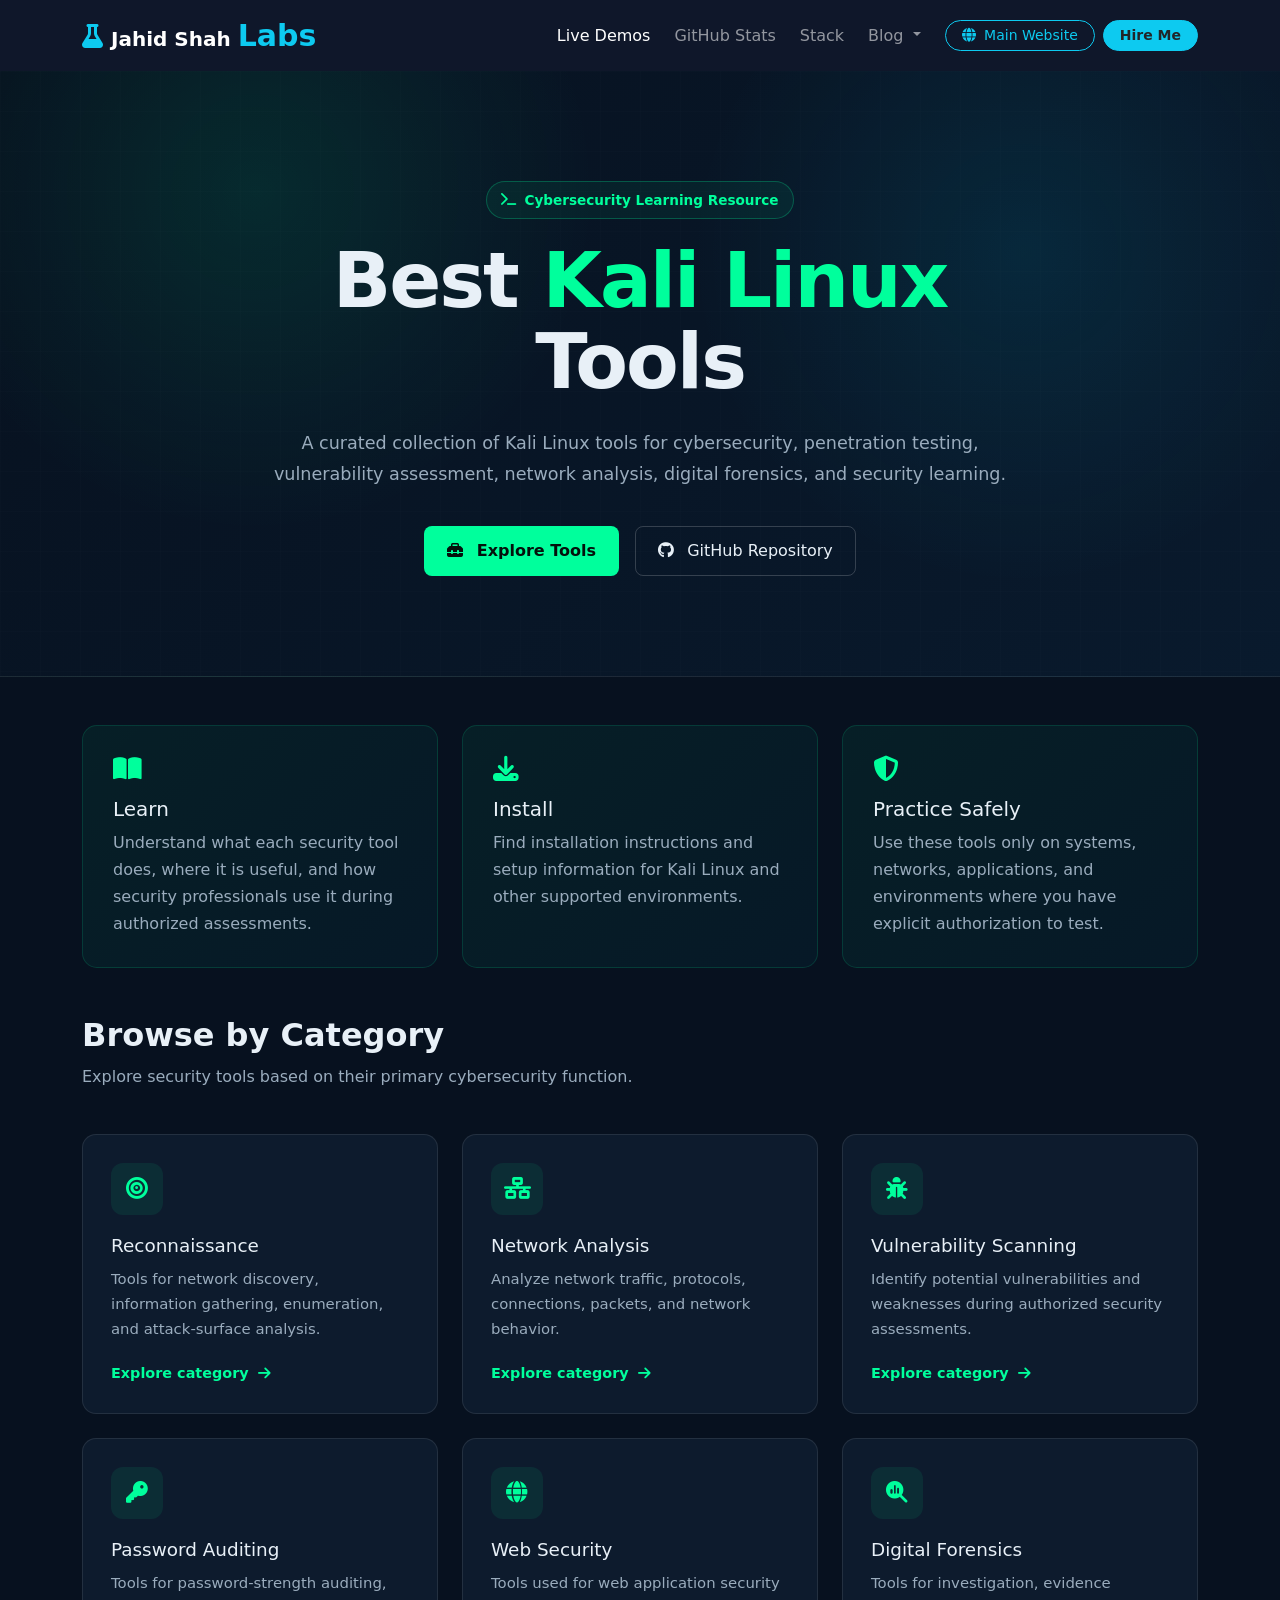
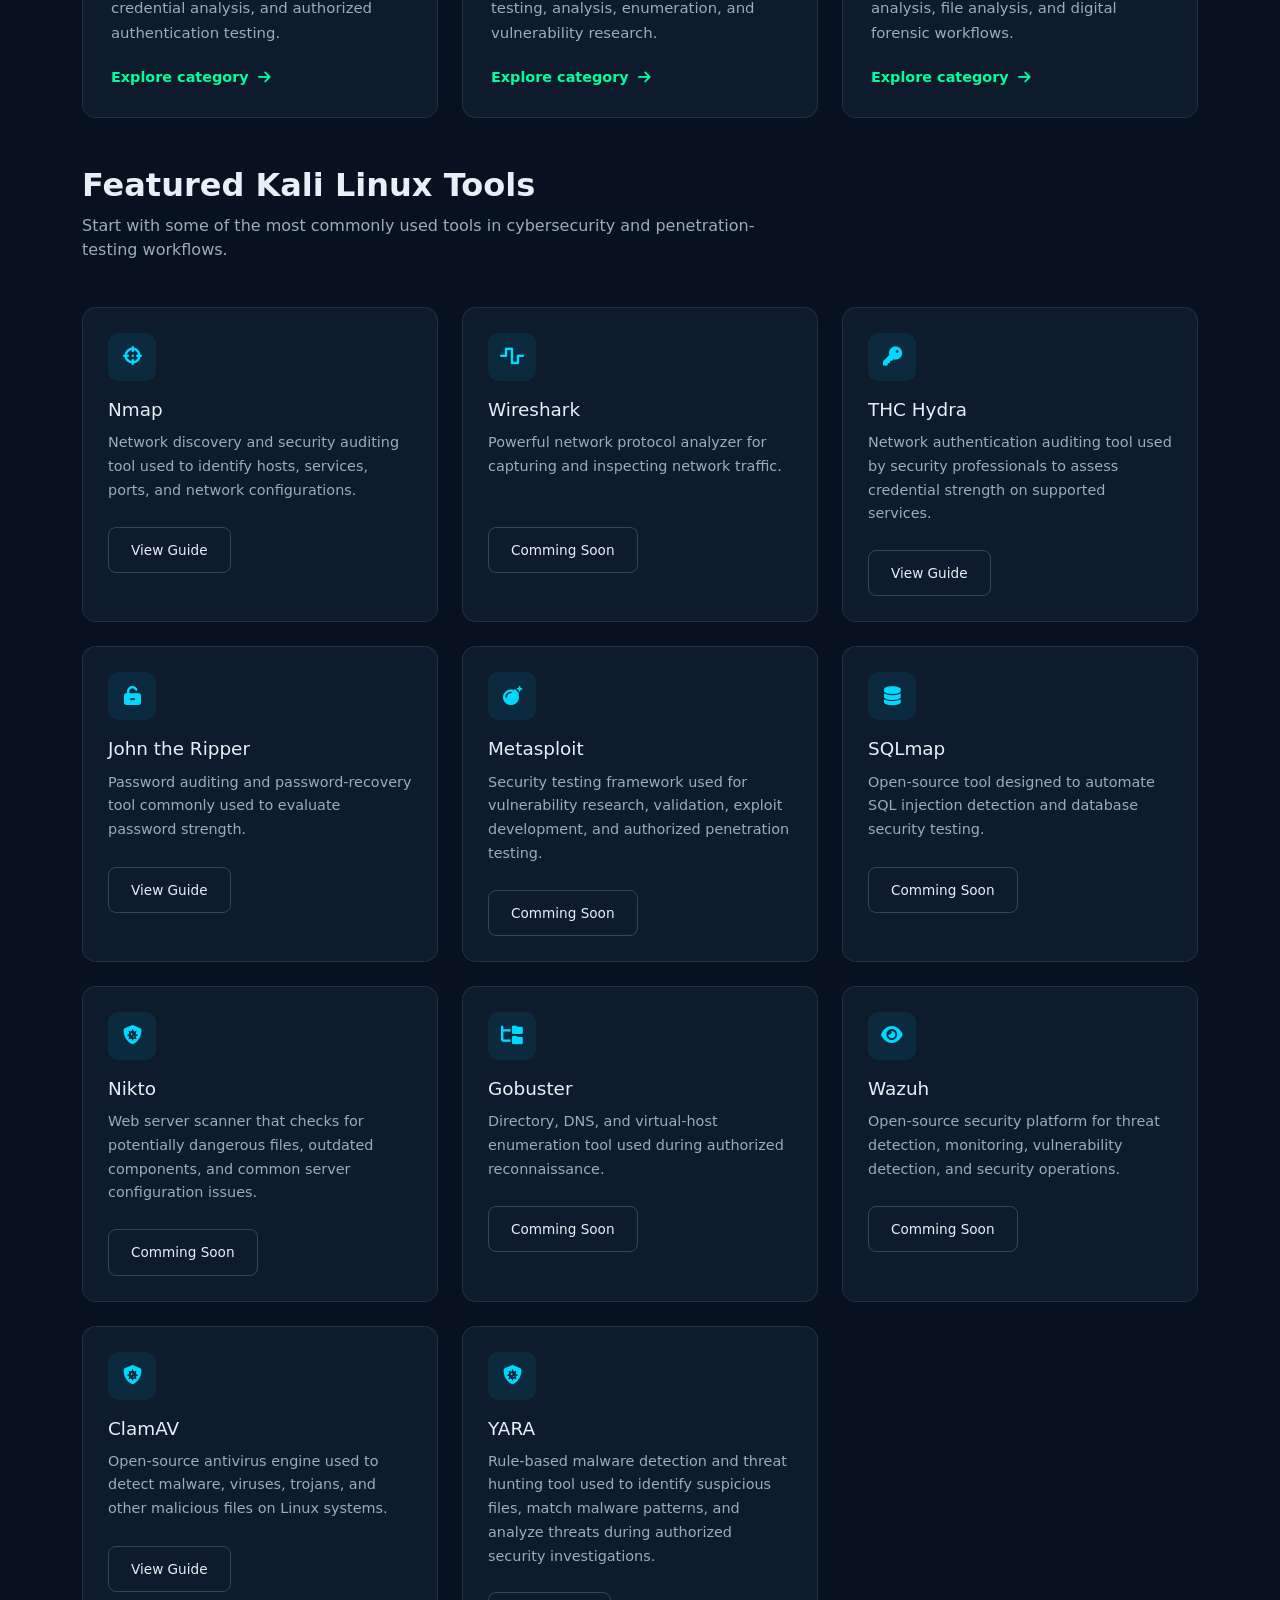
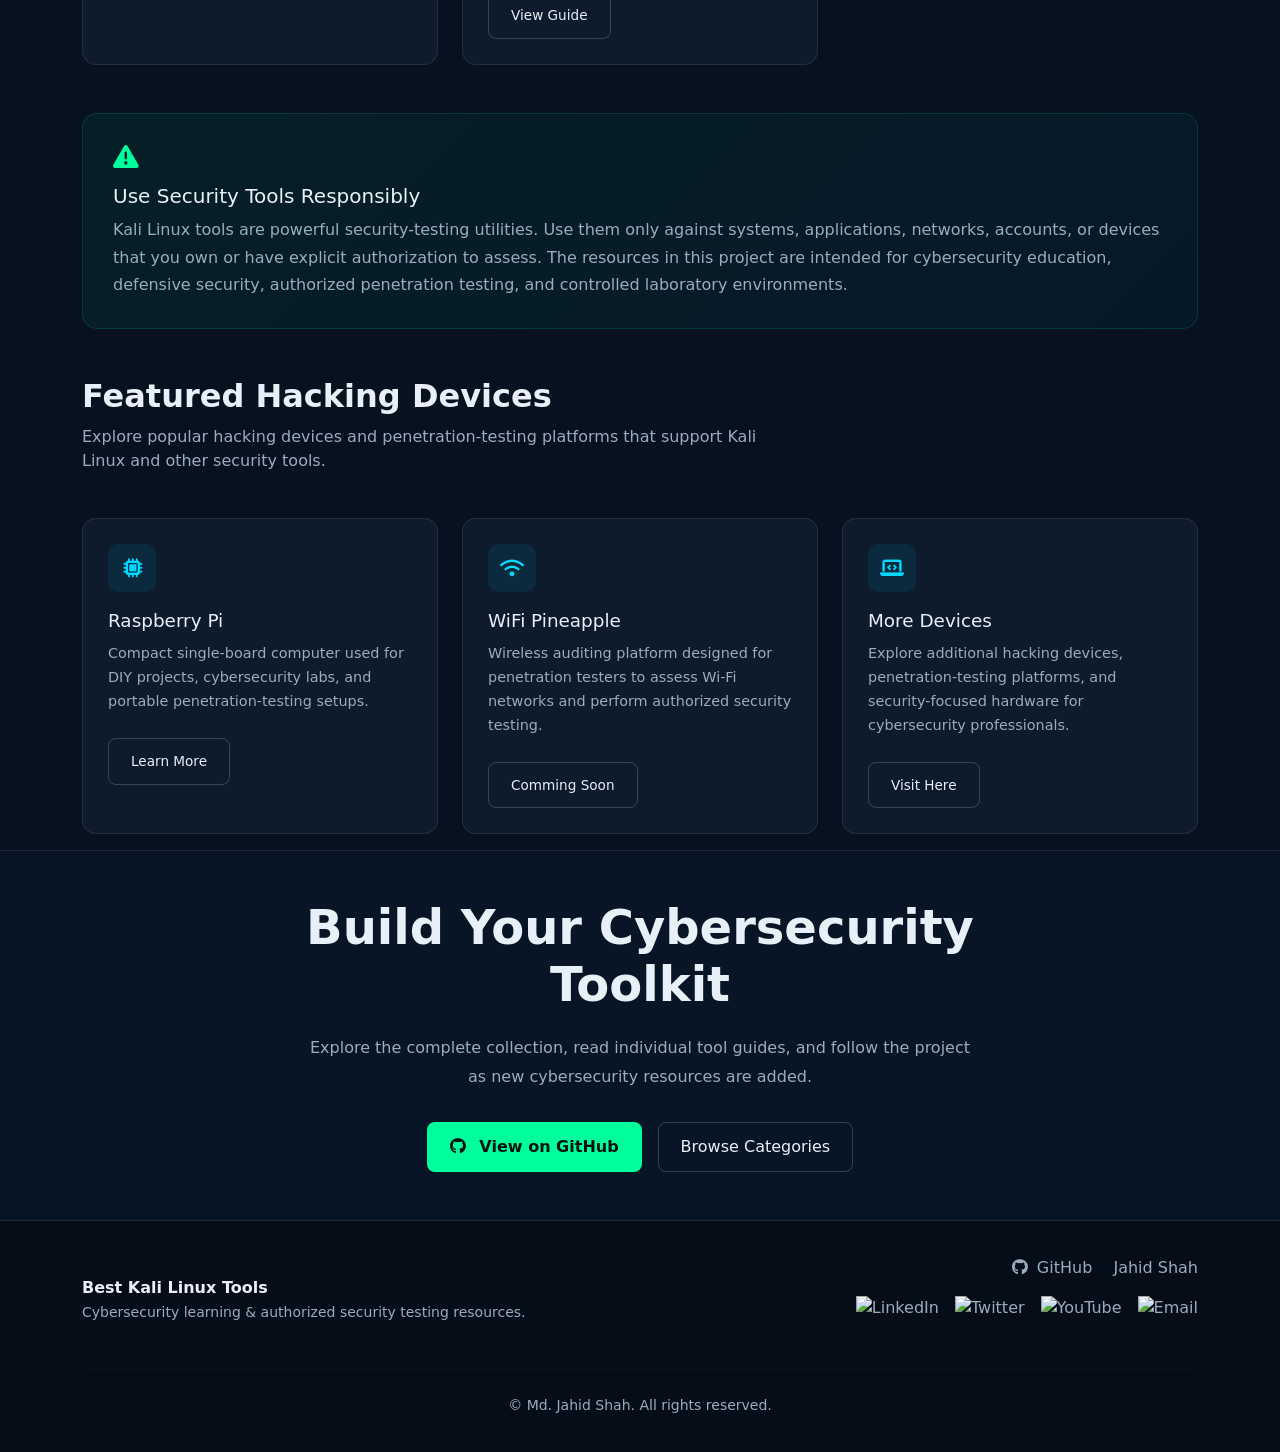
==== commit 837e0848: "update nmap url" ====
--- a/index.html
+++ b/index.html
@@ -508,10 +508,10 @@
                             </p>
 
                             <a
-                                href="#"
-                                class="btn btn-outline-custom"
-                            >
-                                Comming Soon
+                                href="https://jahidshah.com/complete-nmap-guide/"
+                                class="btn btn-outline-custom"
+                            >
+                                View Guide
                             </a>
 
                         </div>
@@ -779,7 +779,7 @@
                             </p>
                             
                             <a
-                                href="https://labs.jahidshah.com/Best-Kali-Linux-tools/yara.html"
+                                href="https://labs.jahidshah.com/Best-Kali-Linux-tools/yara-on-kali-linux.html"
                                 target="_blank"
                                 class="btn btn-outline-custom"
                             >
